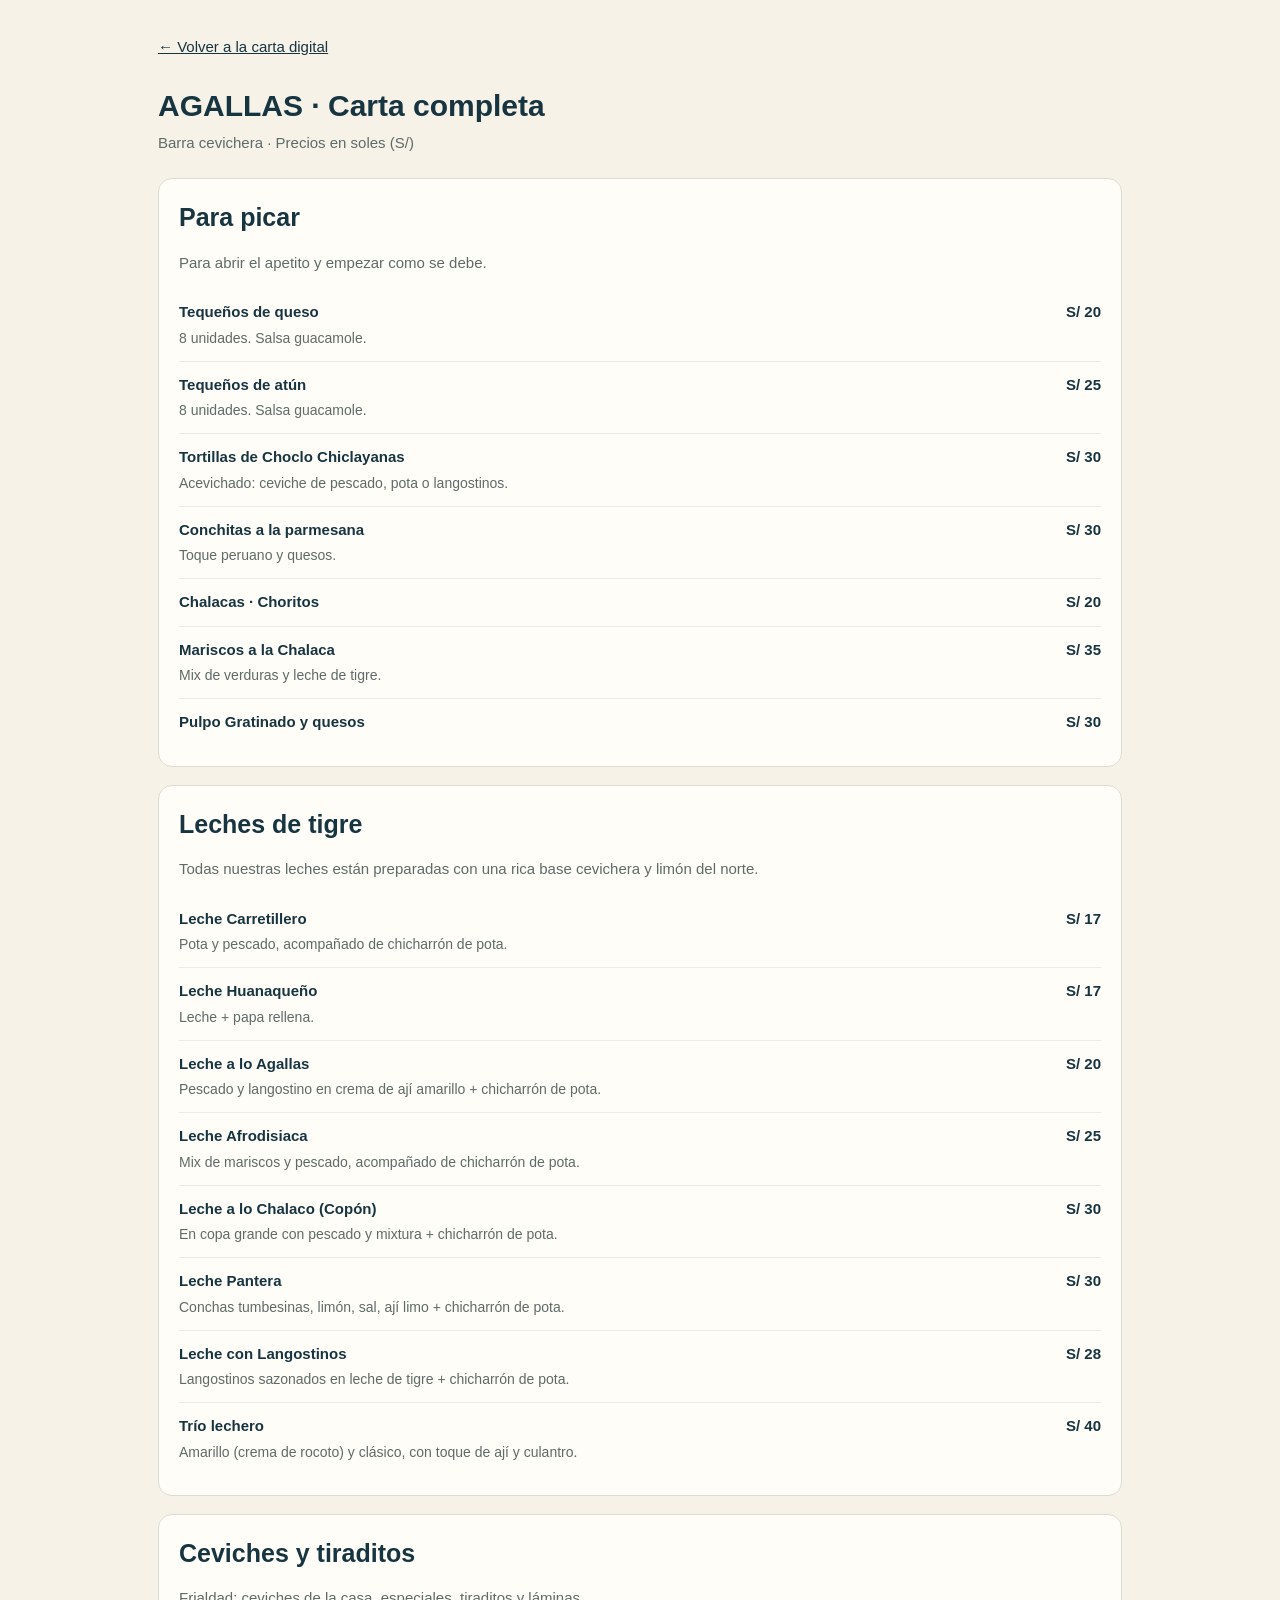
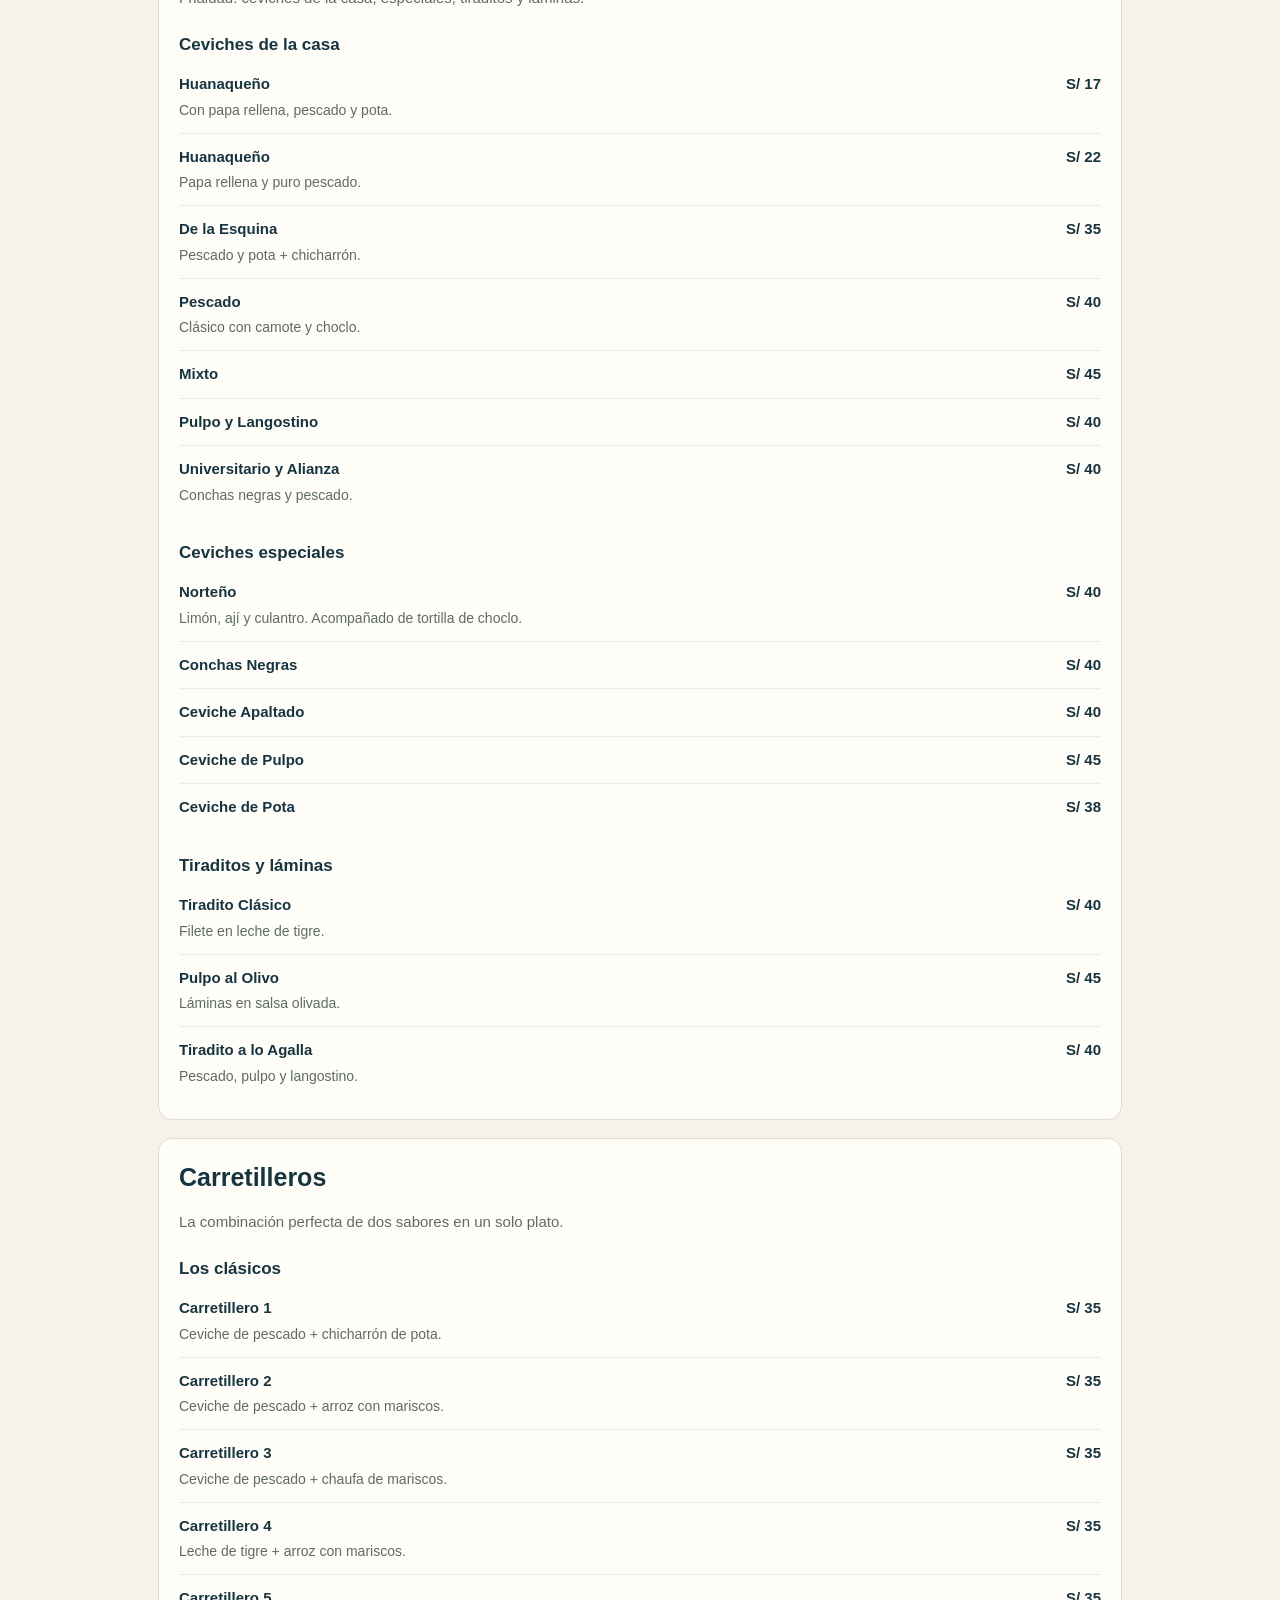
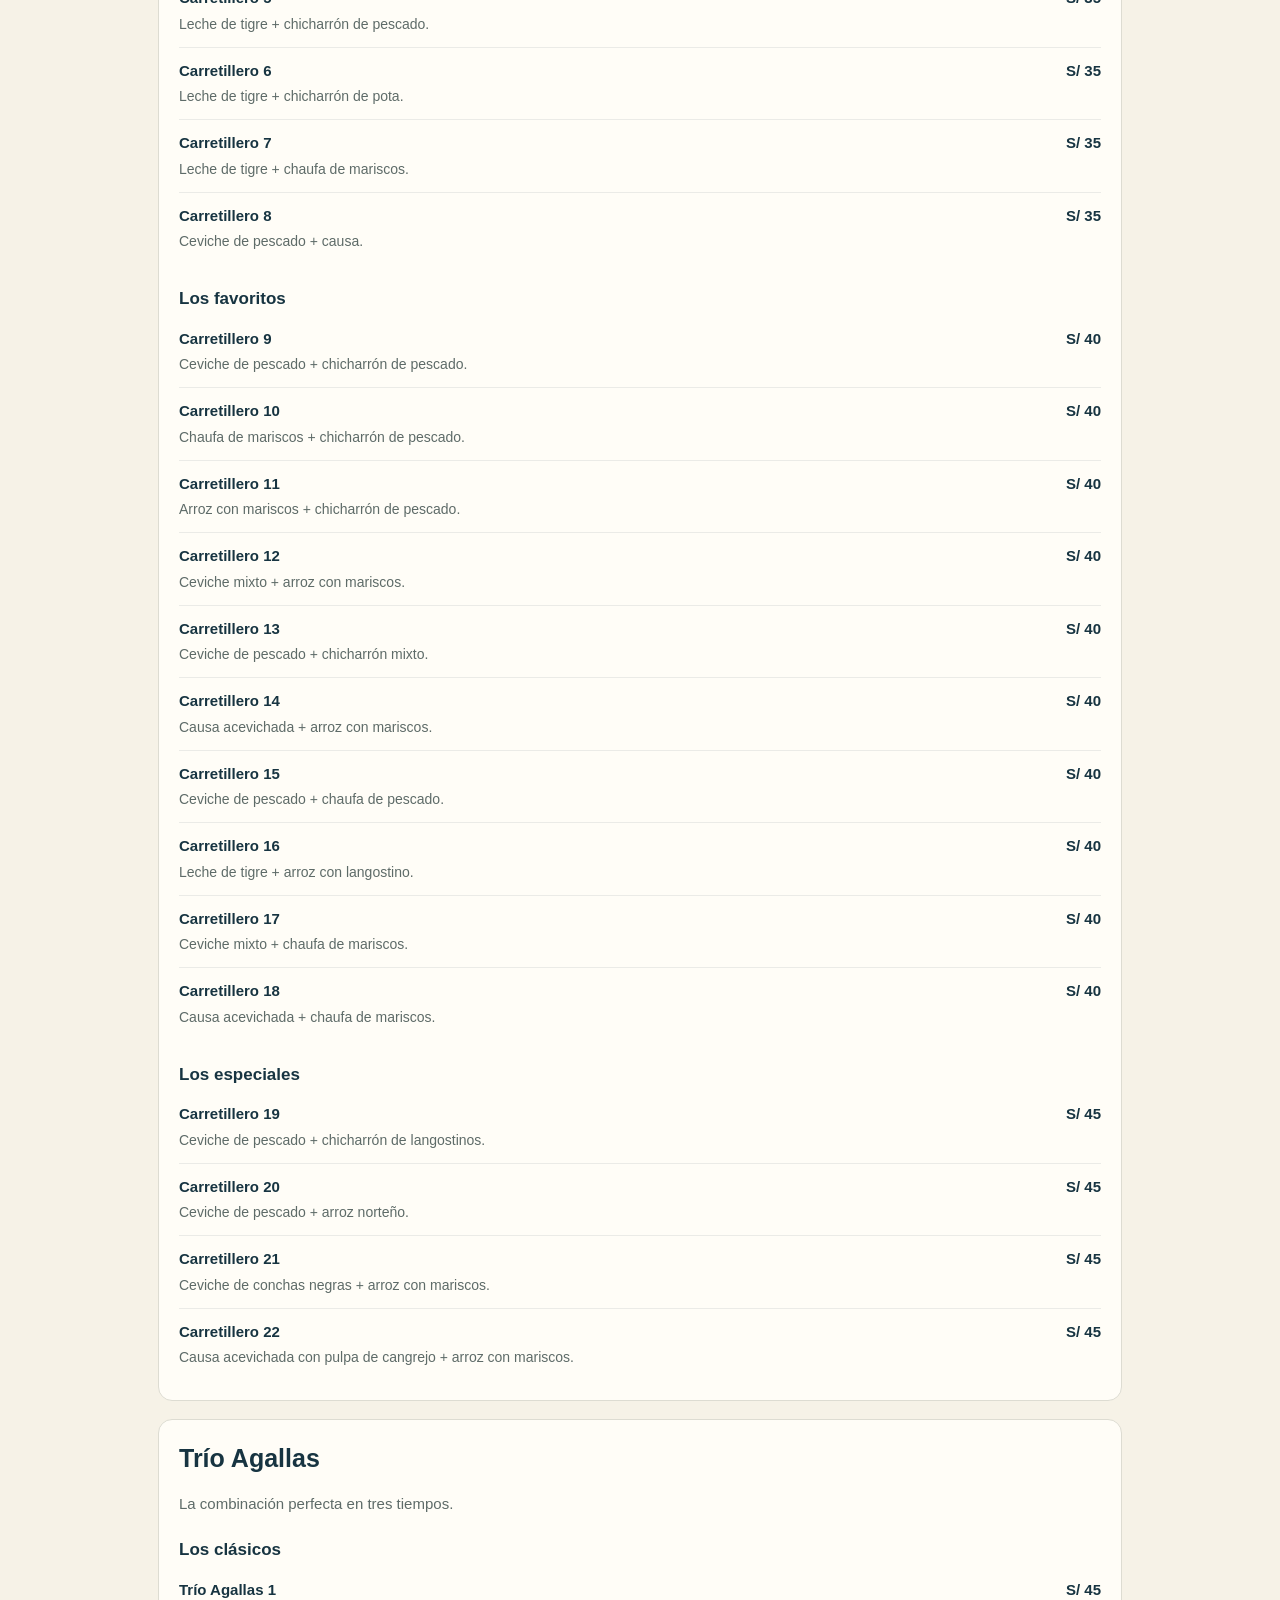
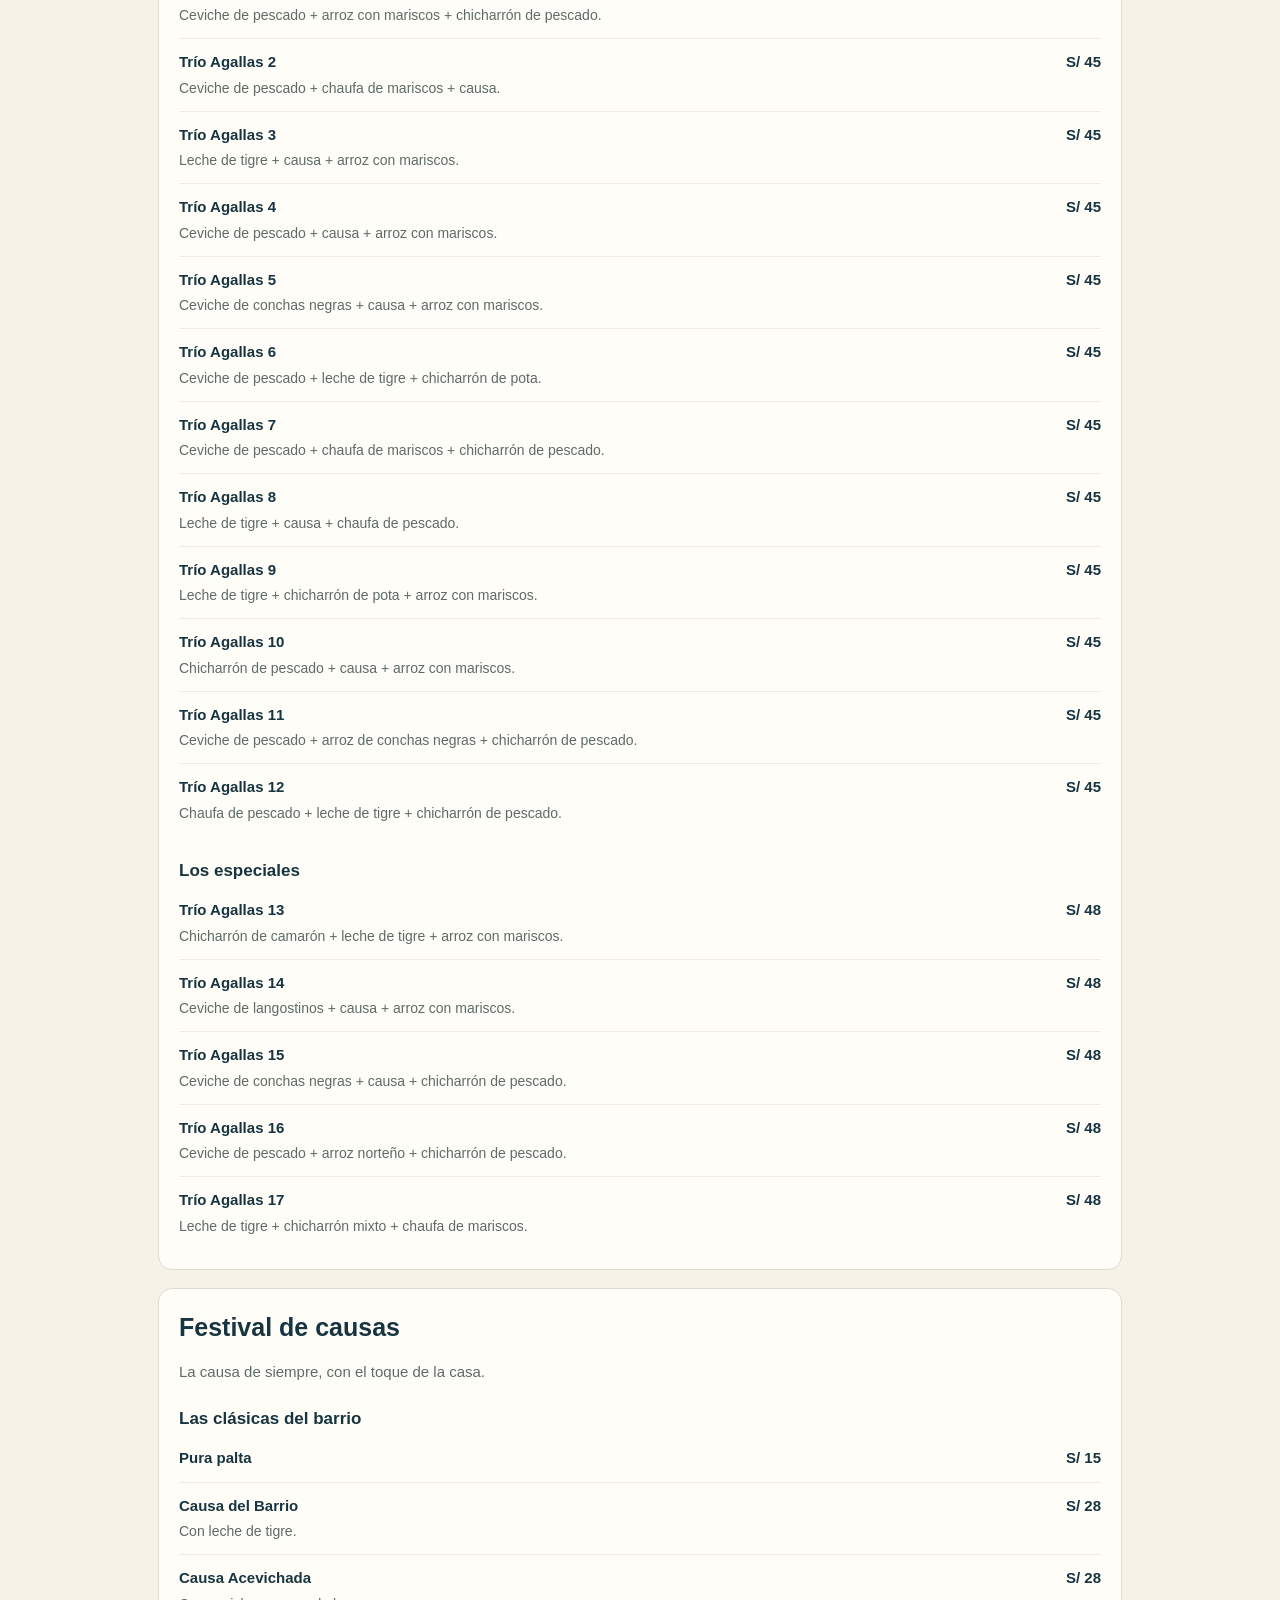
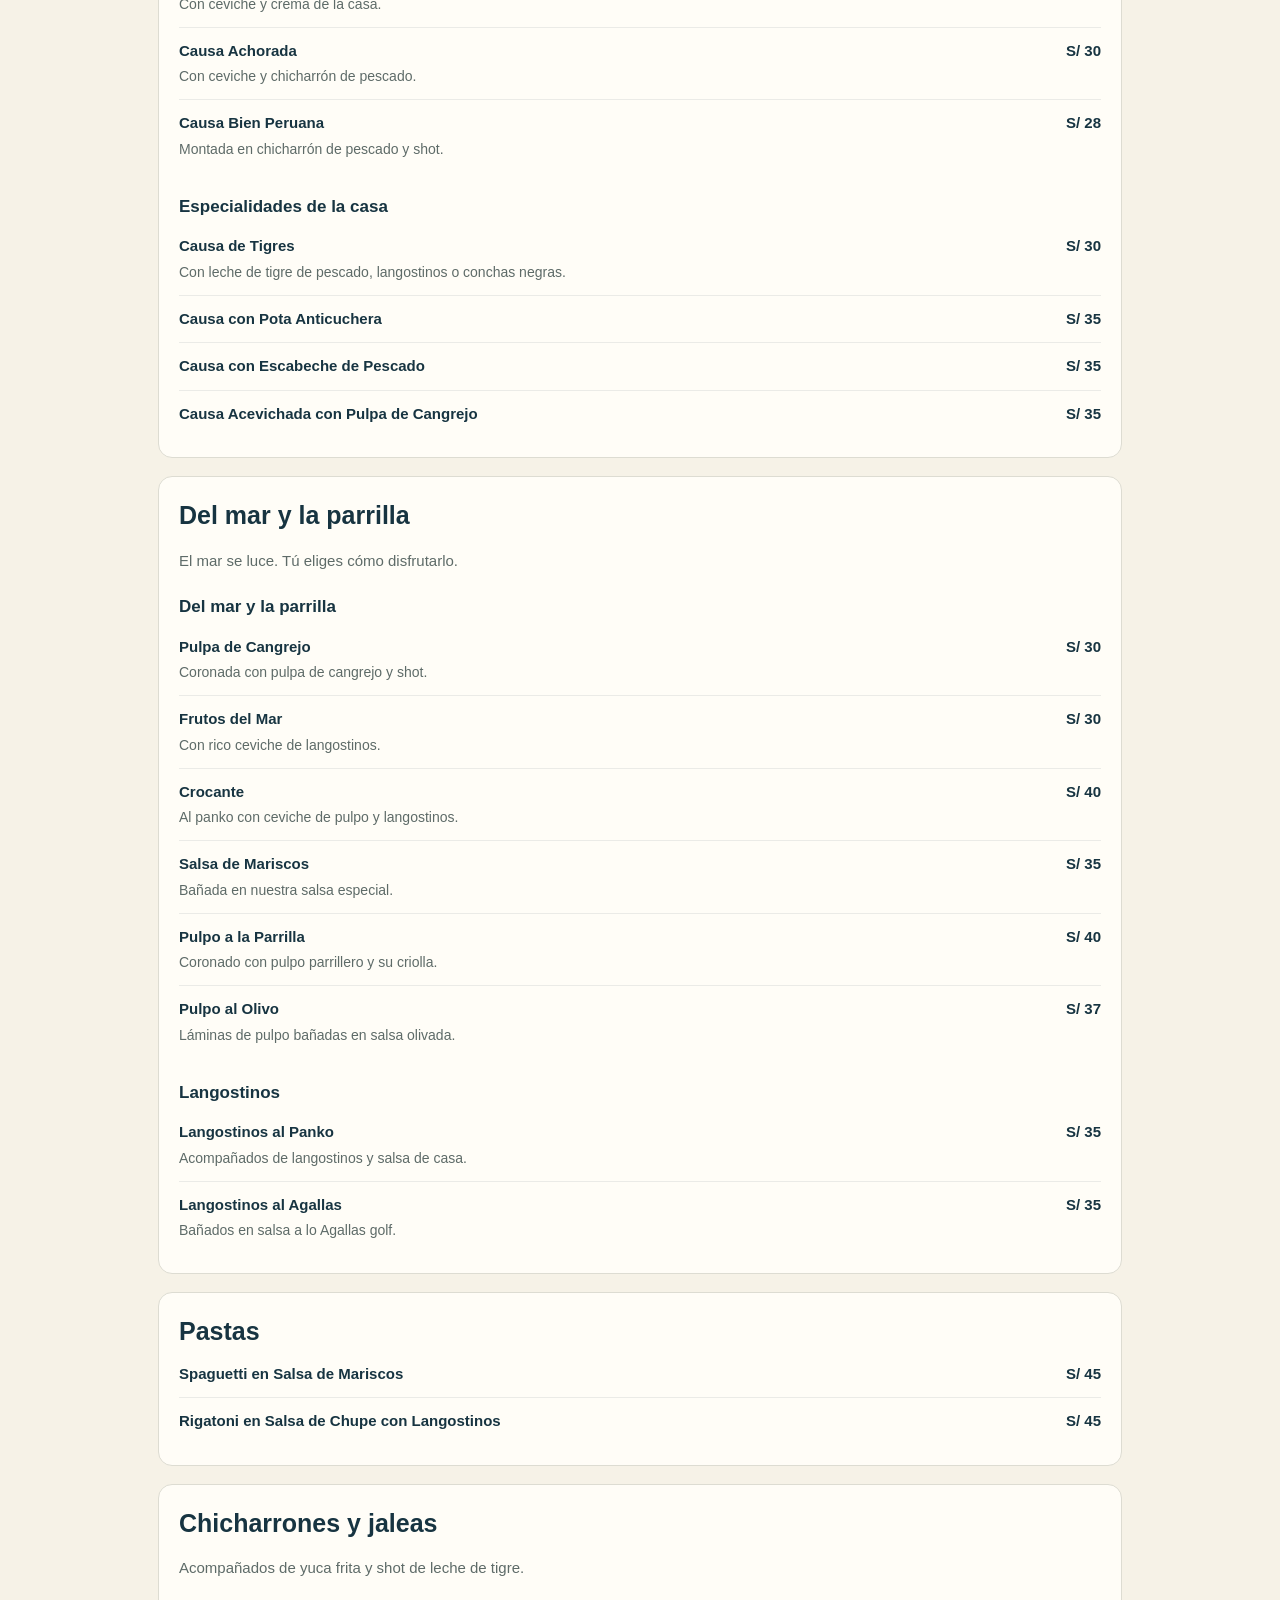
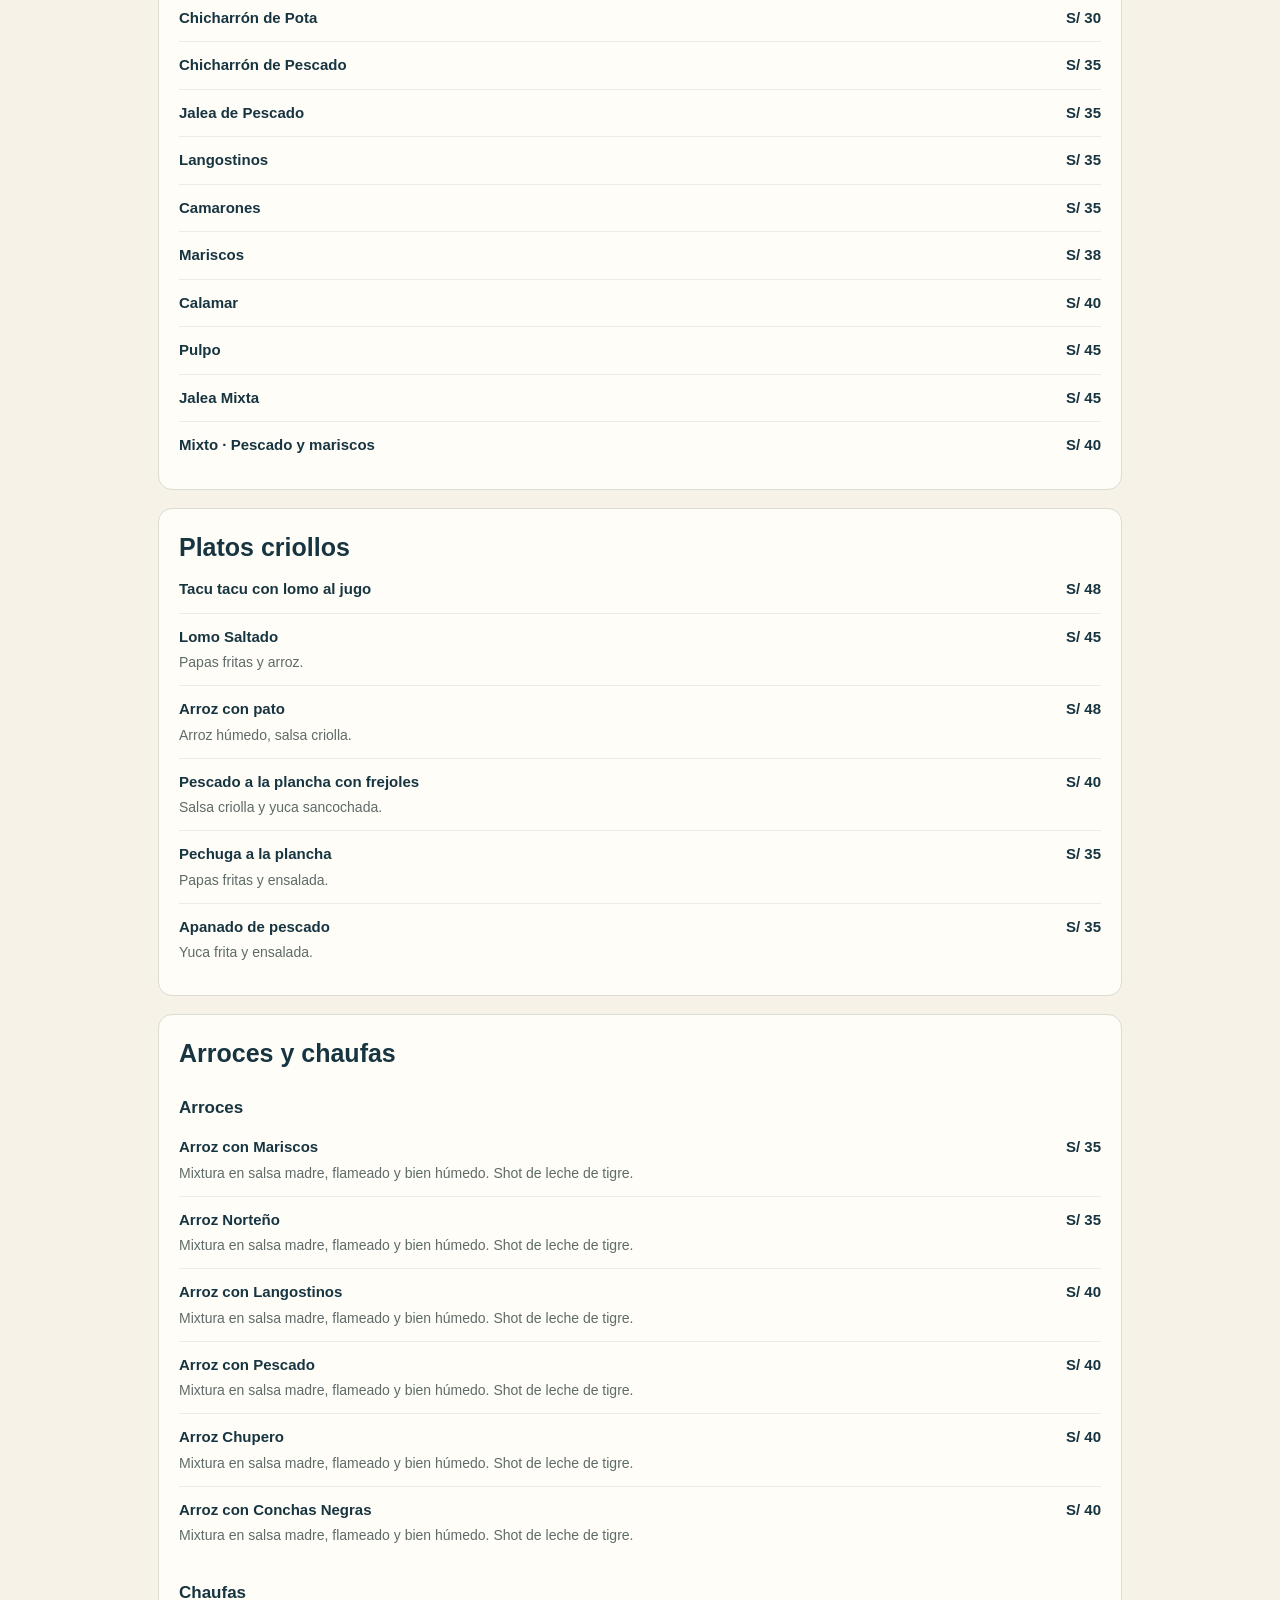
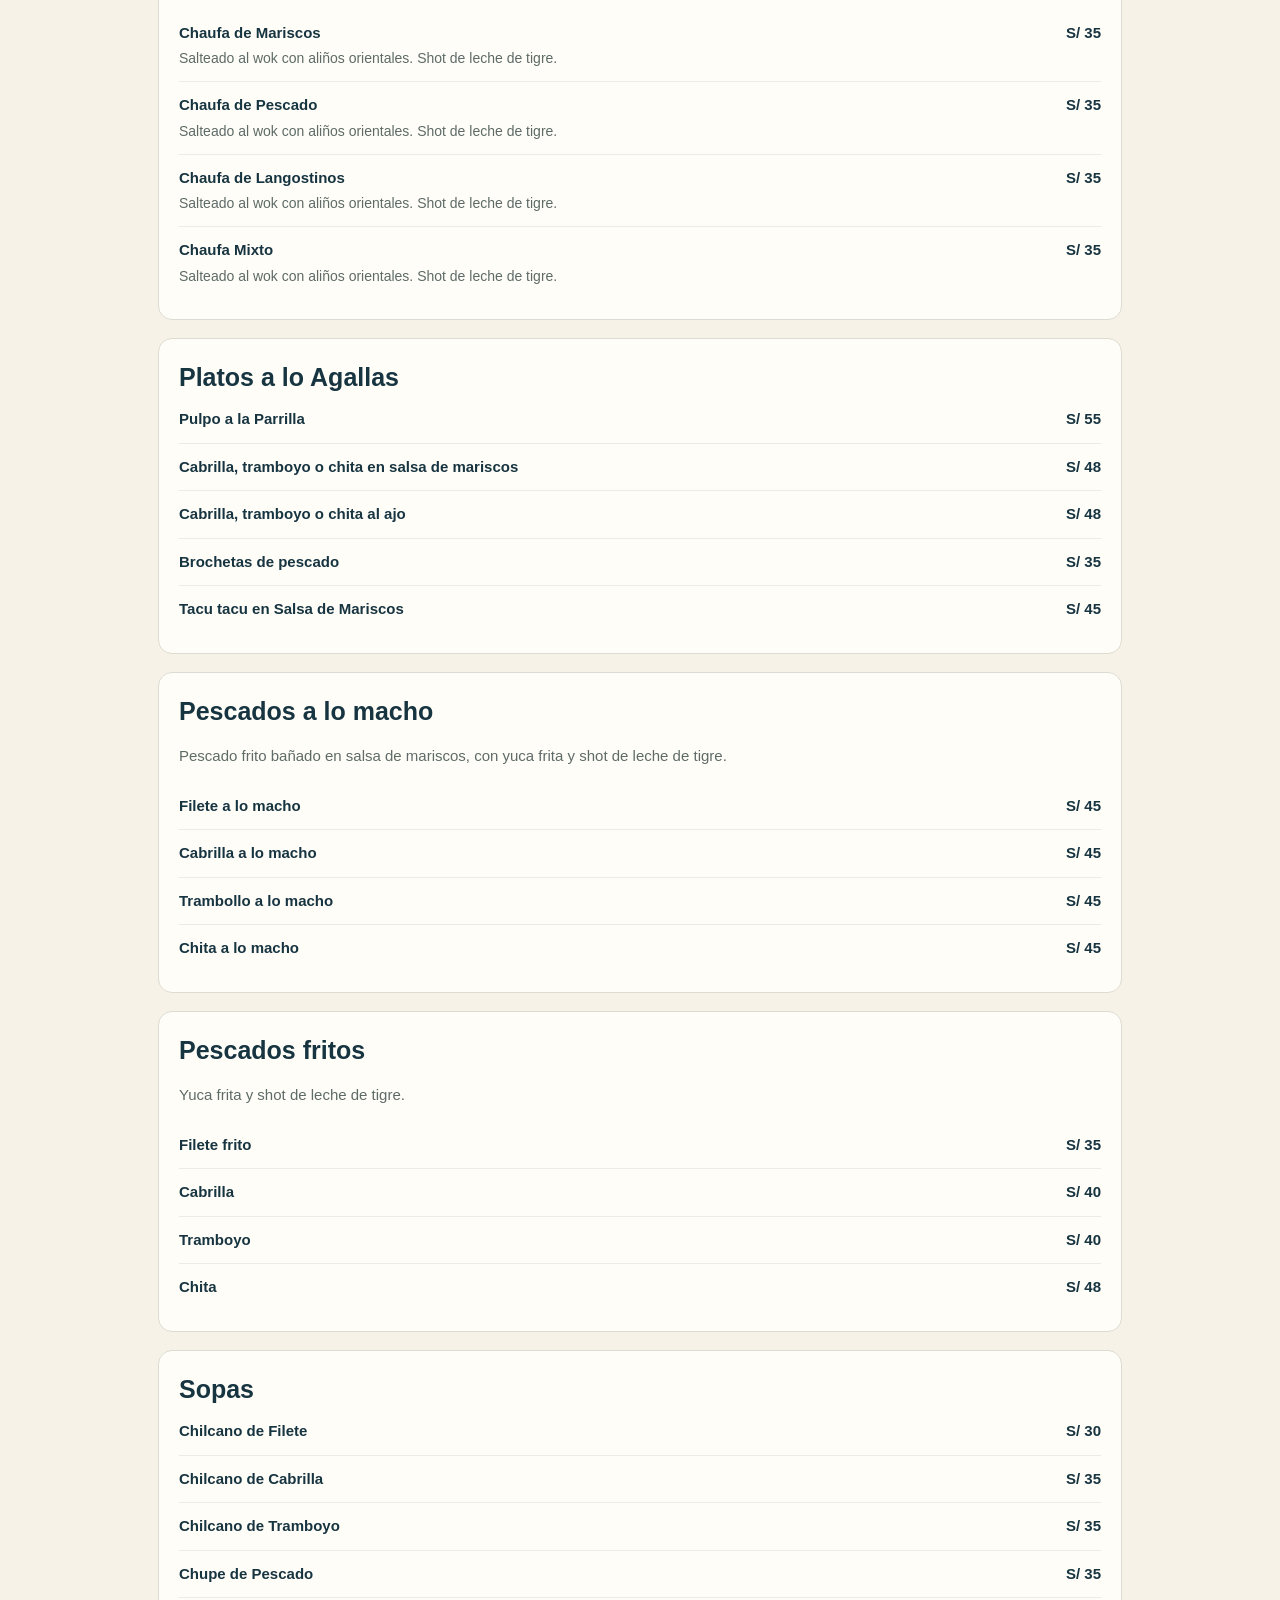
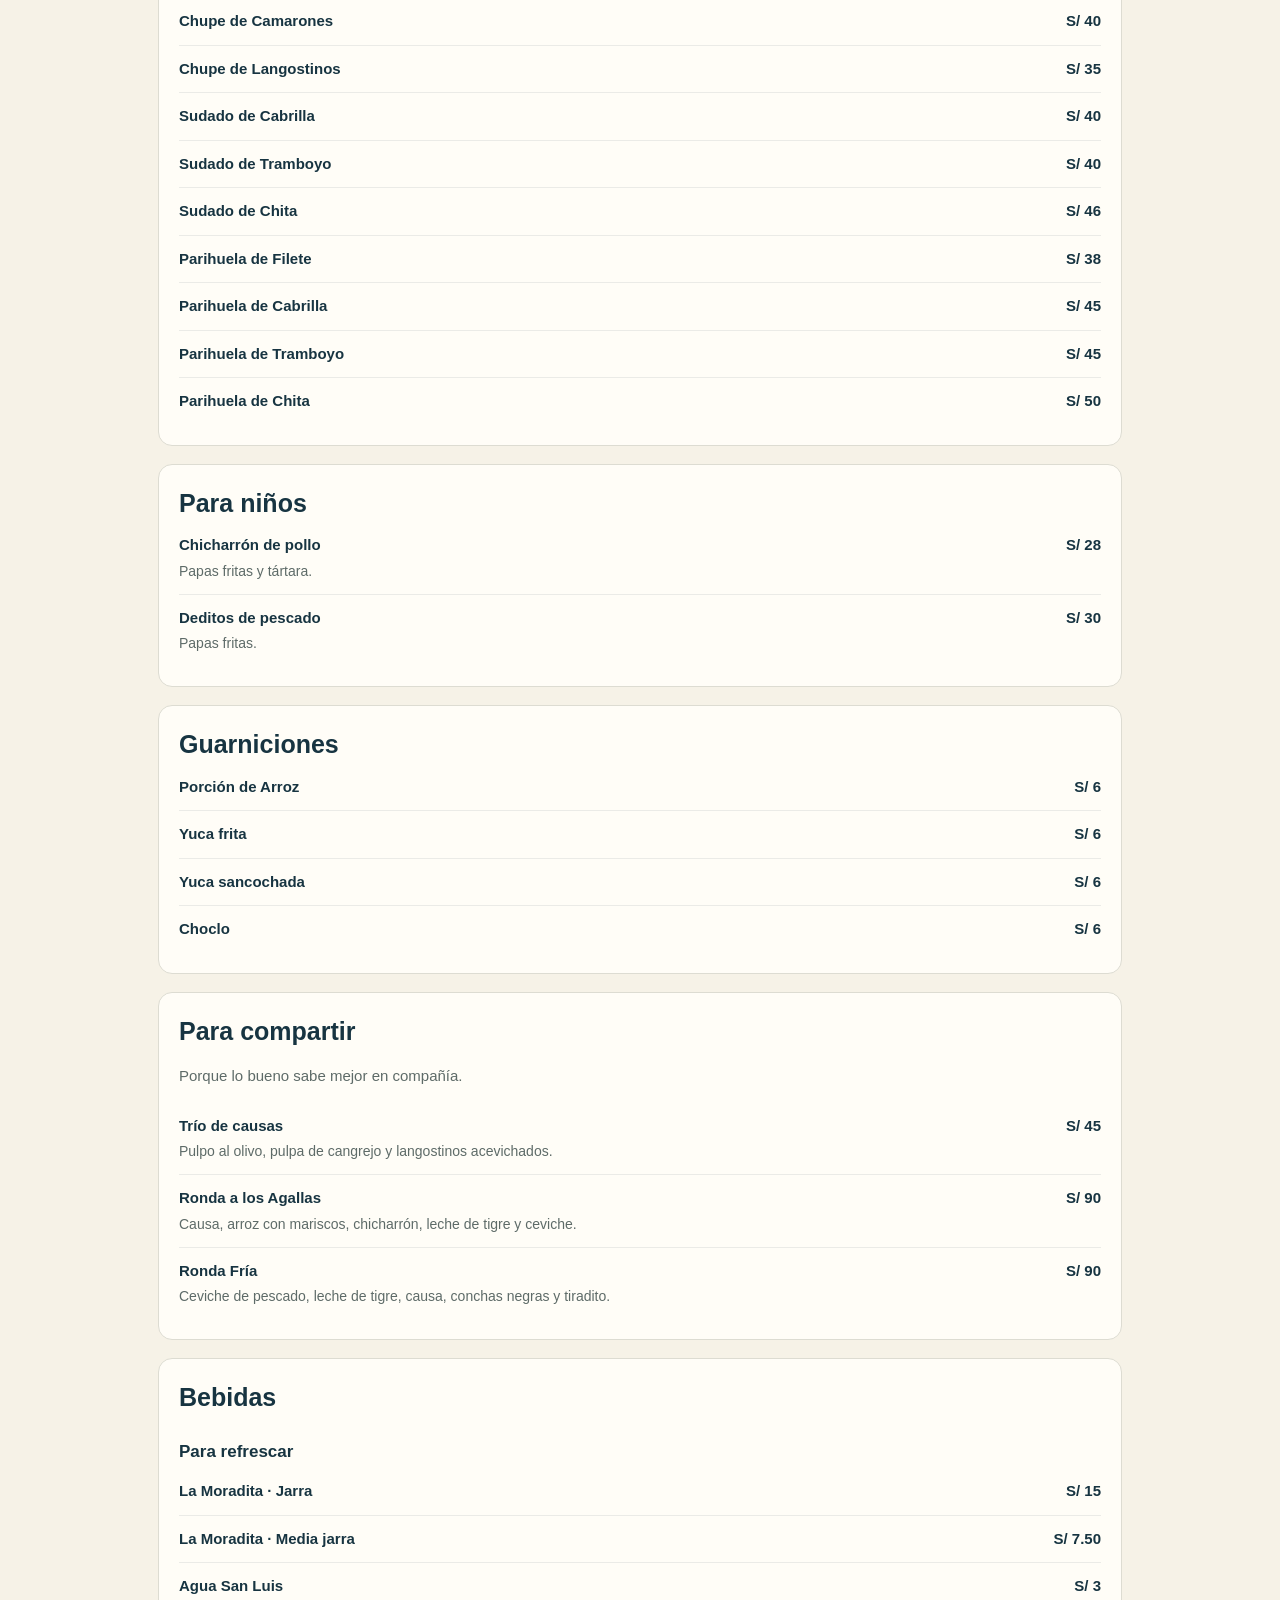
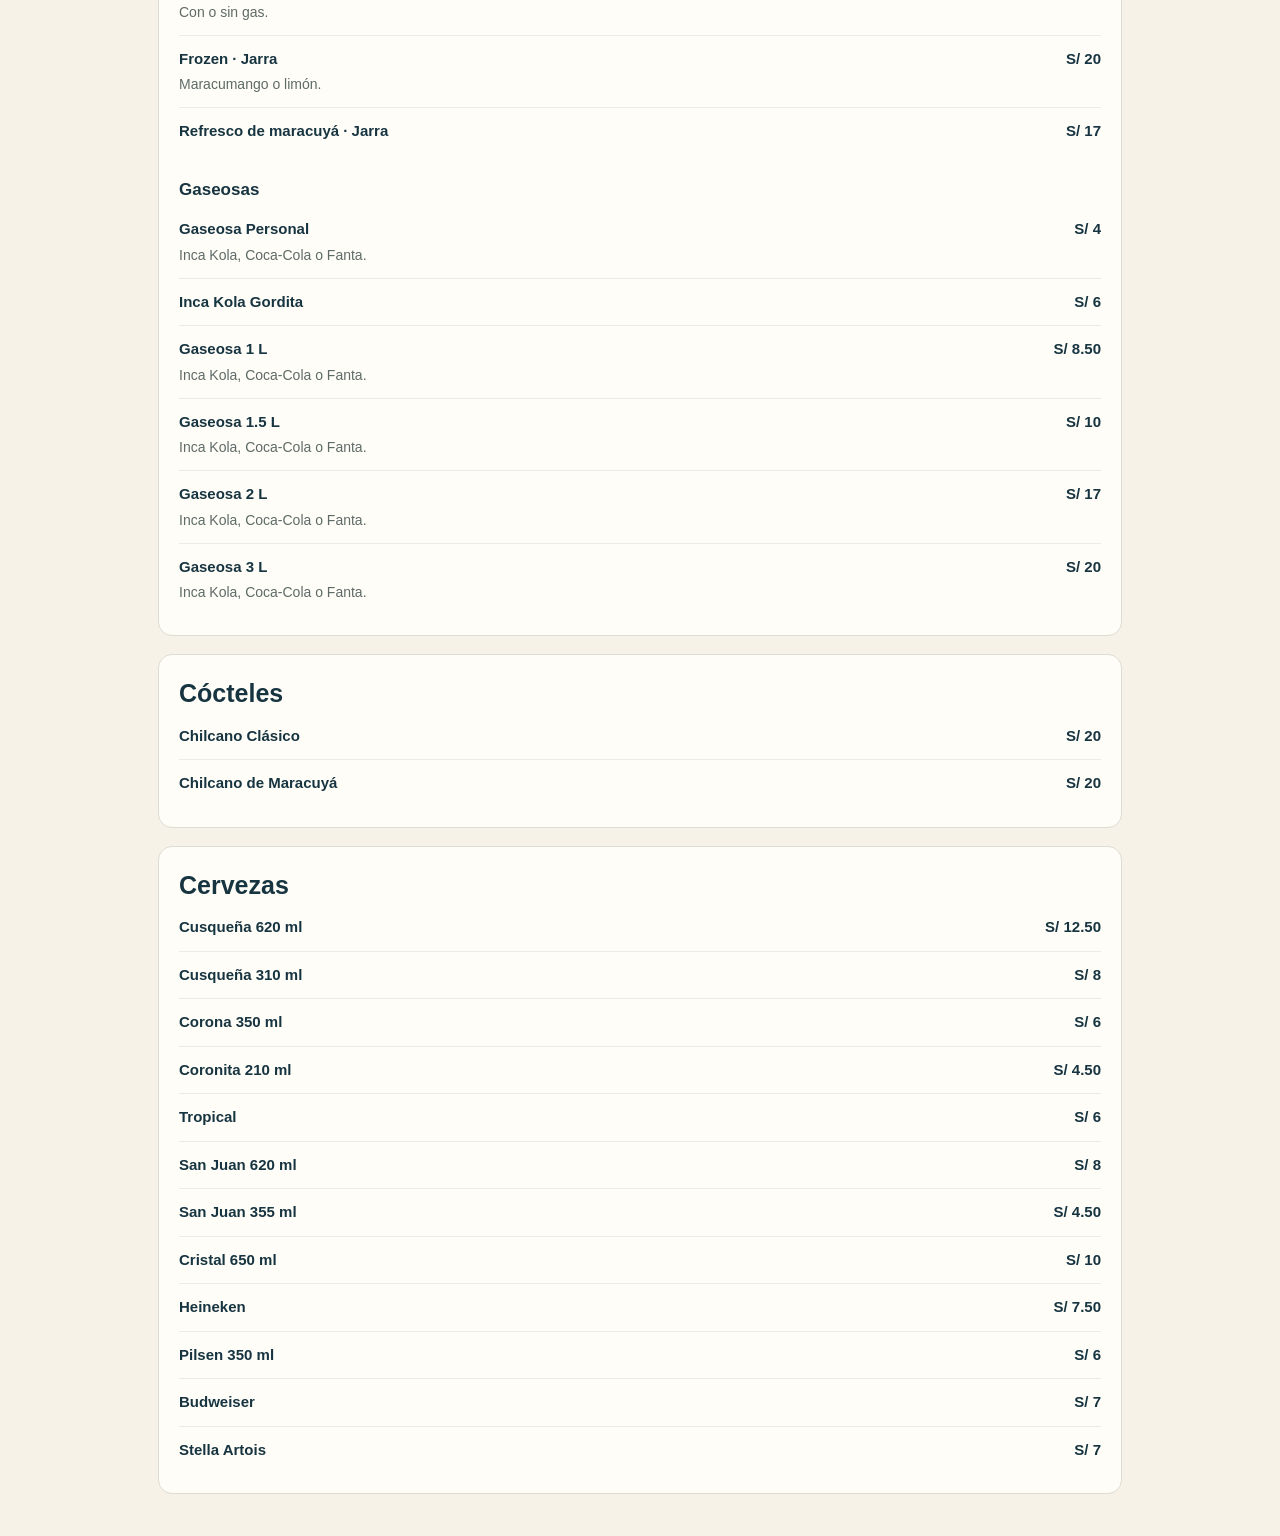
==== carta-completa.html @ f132101d "Actualizar carta desde fotos: platos, tríos, bebidas y precios vigentes" ====
<!doctype html>
<html lang="es">
<head>
  <meta charset="utf-8">
  <meta name="viewport" content="width=device-width,initial-scale=1">
  <meta name="theme-color" content="#173441">
  <title>Agallas · Carta completa</title>
  <style>
    *{box-sizing:border-box}body{max-width:1000px;margin:auto;padding:24px 18px;background:#f6f2e7;color:#173441;font:15px/1.5 Arial,sans-serif}a{color:inherit;display:inline-block;padding:12px 0}h1{margin:12px 0 0}header p{margin:4px 0 24px;color:#5e6b68}section{background:#fffdf7;border:1px solid #dddcd2;border-radius:14px;padding:20px;margin-bottom:18px}h2{margin:0;font-size:25px}h3{margin:22px 0 4px;font-size:17px}section>p{color:#5e6b68}ul{list-style:none;margin:0;padding:0}li{display:flex;justify-content:space-between;gap:18px;padding:12px 0;border-bottom:1px solid #17344116;break-inside:avoid}li:last-child{border:0}li div{min-width:0;overflow-wrap:anywhere}li p{margin:4px 0 0;color:#5e6b68;font-size:14px}li>strong{white-space:nowrap}a:focus-visible{outline:3px solid #ad6145}@media print{body{background:white;padding:0;font-size:11px}a{display:none}section{border-radius:0;background:white}h2,h3{break-after:avoid}li p{font-size:10px}}
  </style>
</head>
<body>
  <header><a href="index.html">← Volver a la carta digital</a><h1>AGALLAS · Carta completa</h1><p>Barra cevichera · Precios en soles (S/)</p></header>
  <main id="complete-menu"></main>
  <script src="menu-data.js?v=20261028-carta-completa"></script>
  <script>
    const escapeText = s => String(s).replace(/[&<>"']/g, c => ({'&':'&amp;','<':'&lt;','>':'&gt;','"':'&quot;',"'":'&#39;'}[c]));
    const price = n => Number.isInteger(n) ? n : n.toFixed(2);
    document.querySelector('#complete-menu').innerHTML = MENU.map(c => '<section><h2>'+escapeText(c.name)+'</h2>'+(c.intro?'<p>'+escapeText(c.intro)+'</p>':'')+c.groups.map(g=>(c.groups.length>1?'<h3>'+escapeText(g.name)+'</h3>':'')+'<ul>'+g.items.map(i=>'<li><div><strong>'+escapeText(i.nombre)+'</strong>'+(i.descripcion?'<p>'+escapeText(i.descripcion)+'</p>':'')+'</div><strong>S/ '+price(i.precio)+'</strong></li>').join('')+'</ul>').join('')+'</section>').join('');
  </script>
</body>
</html>
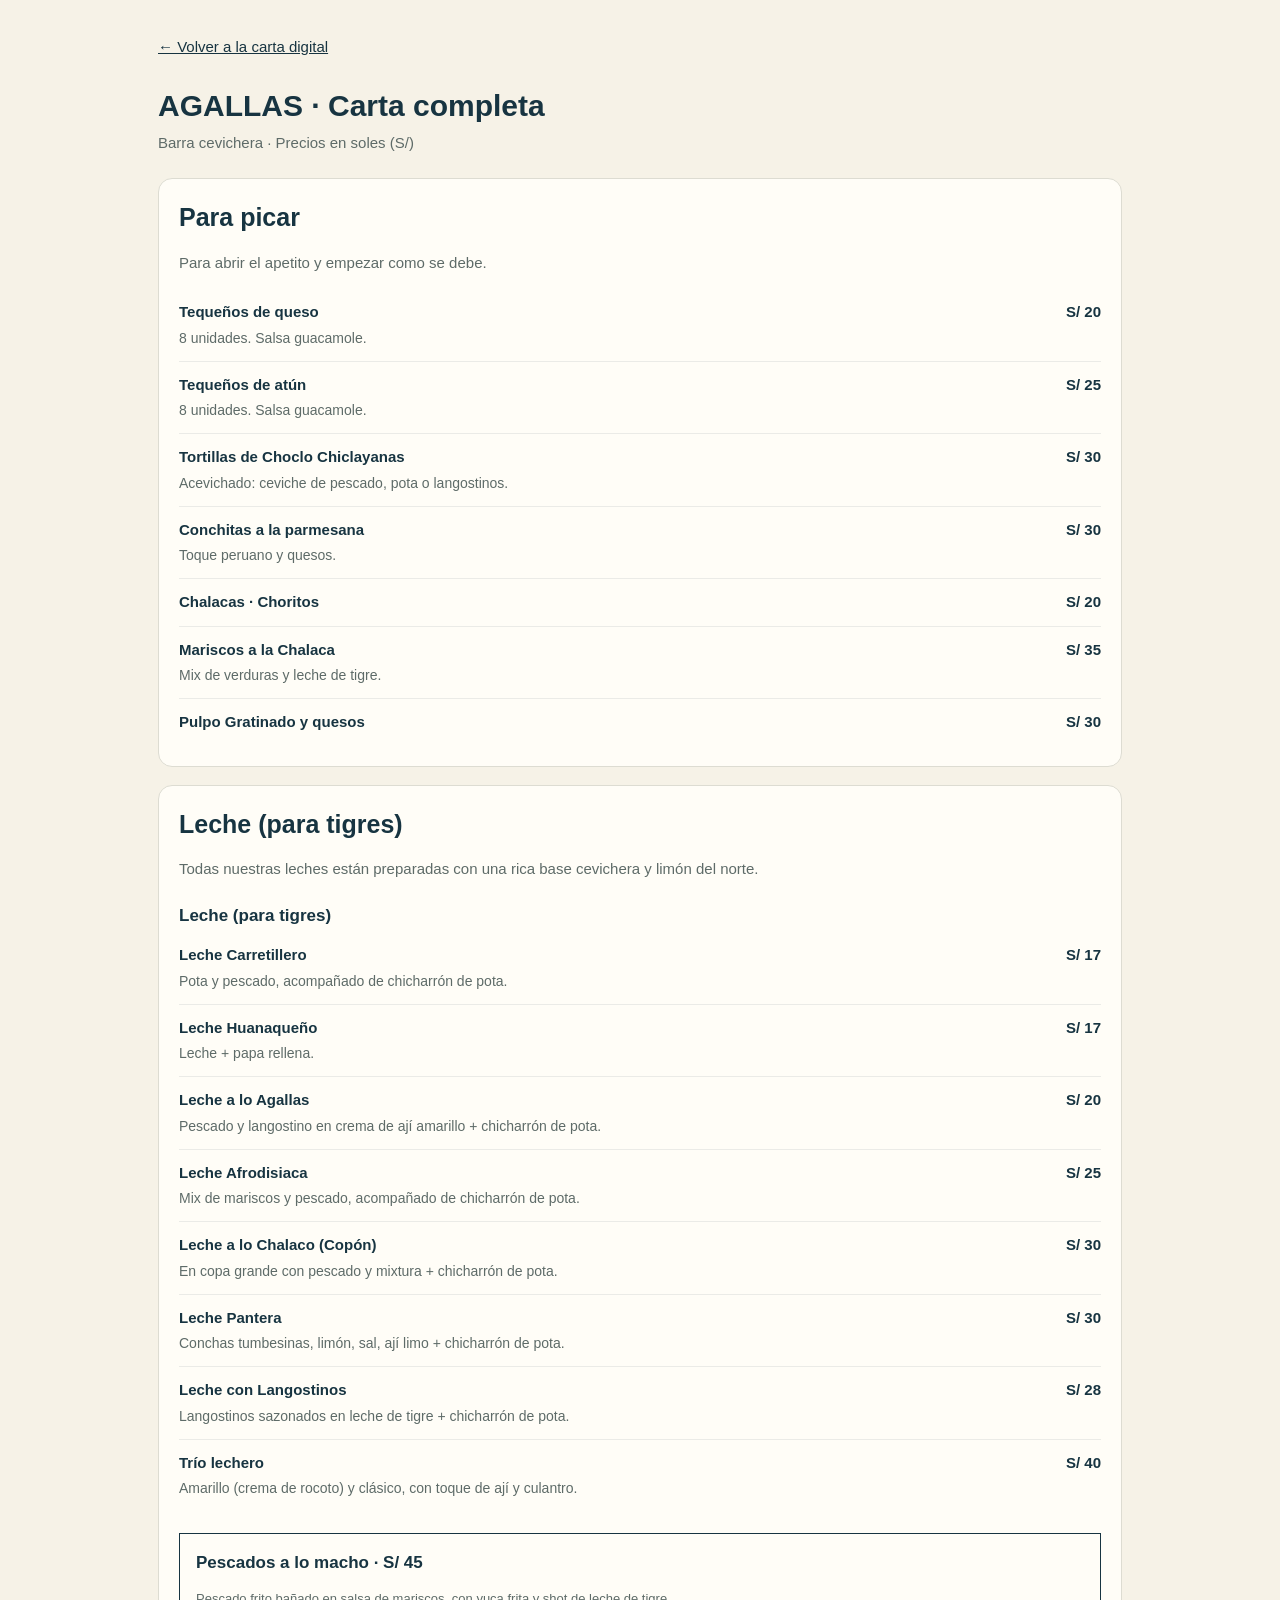
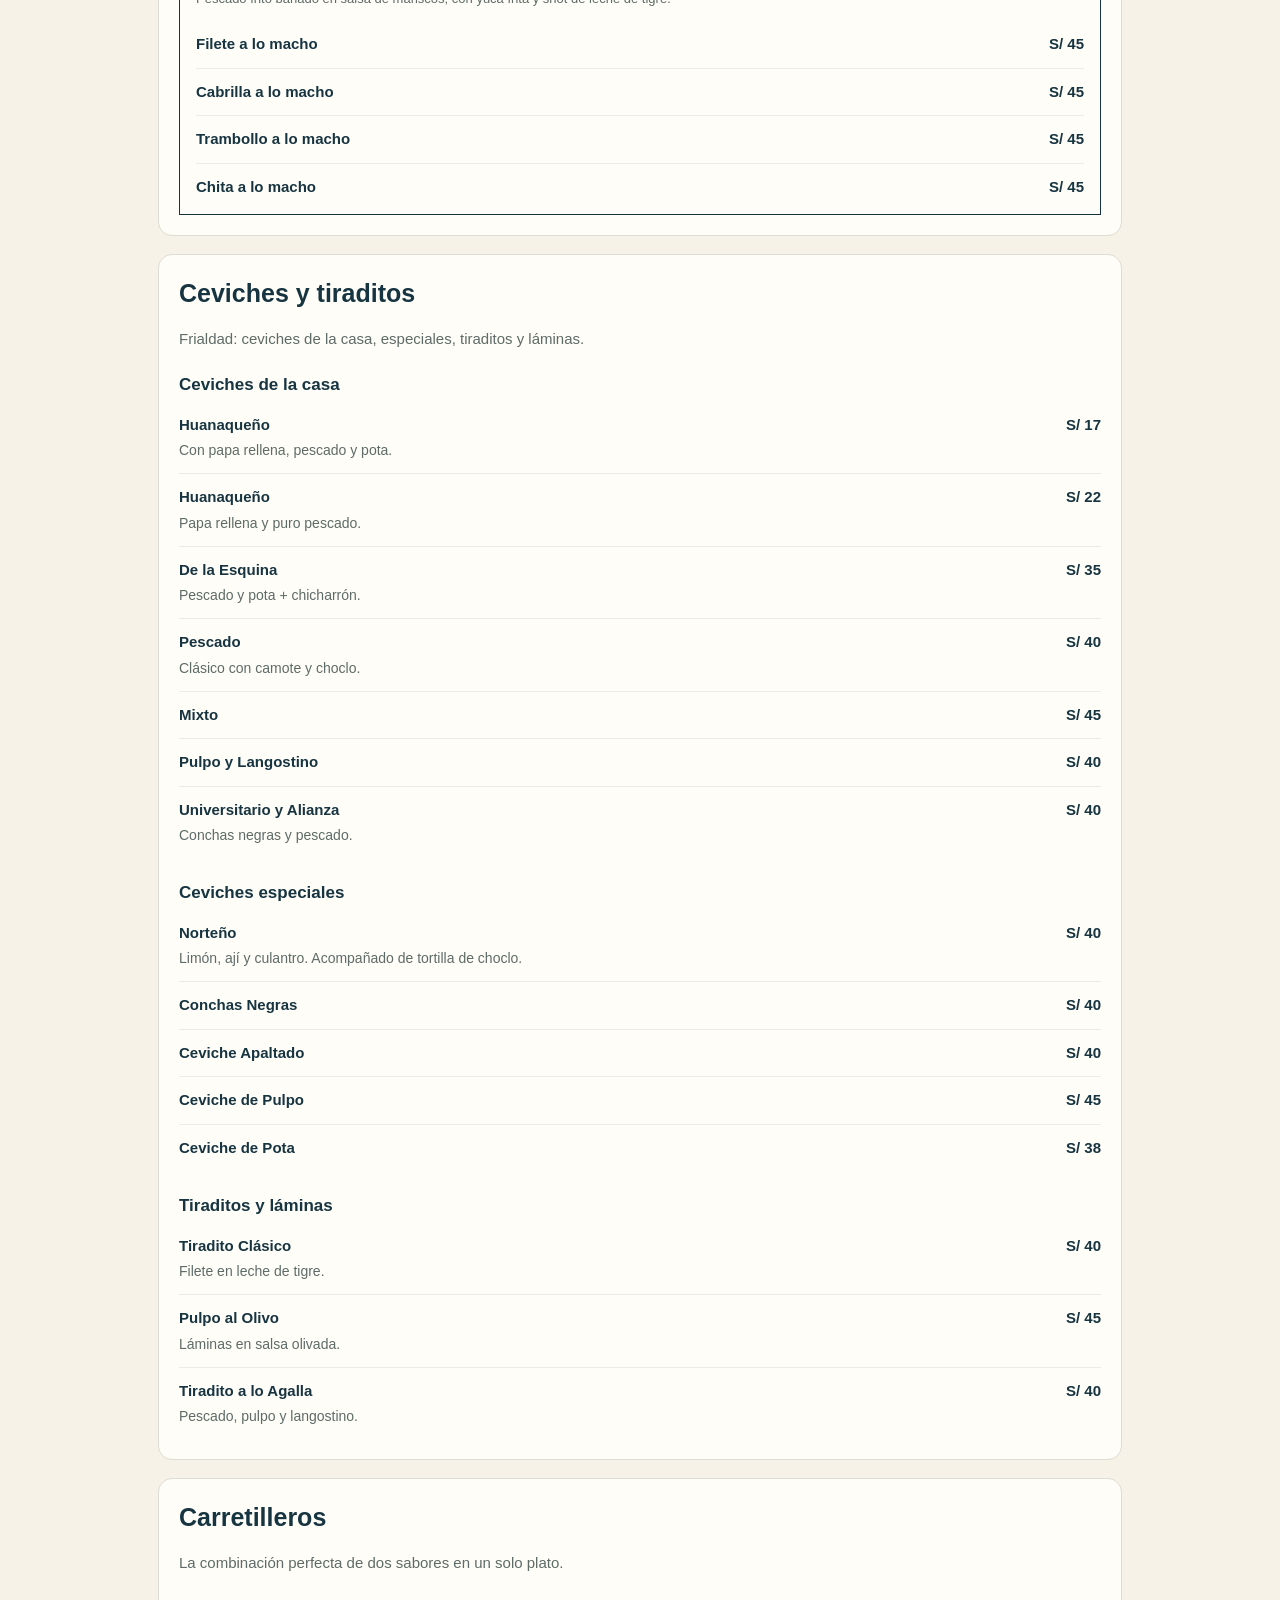
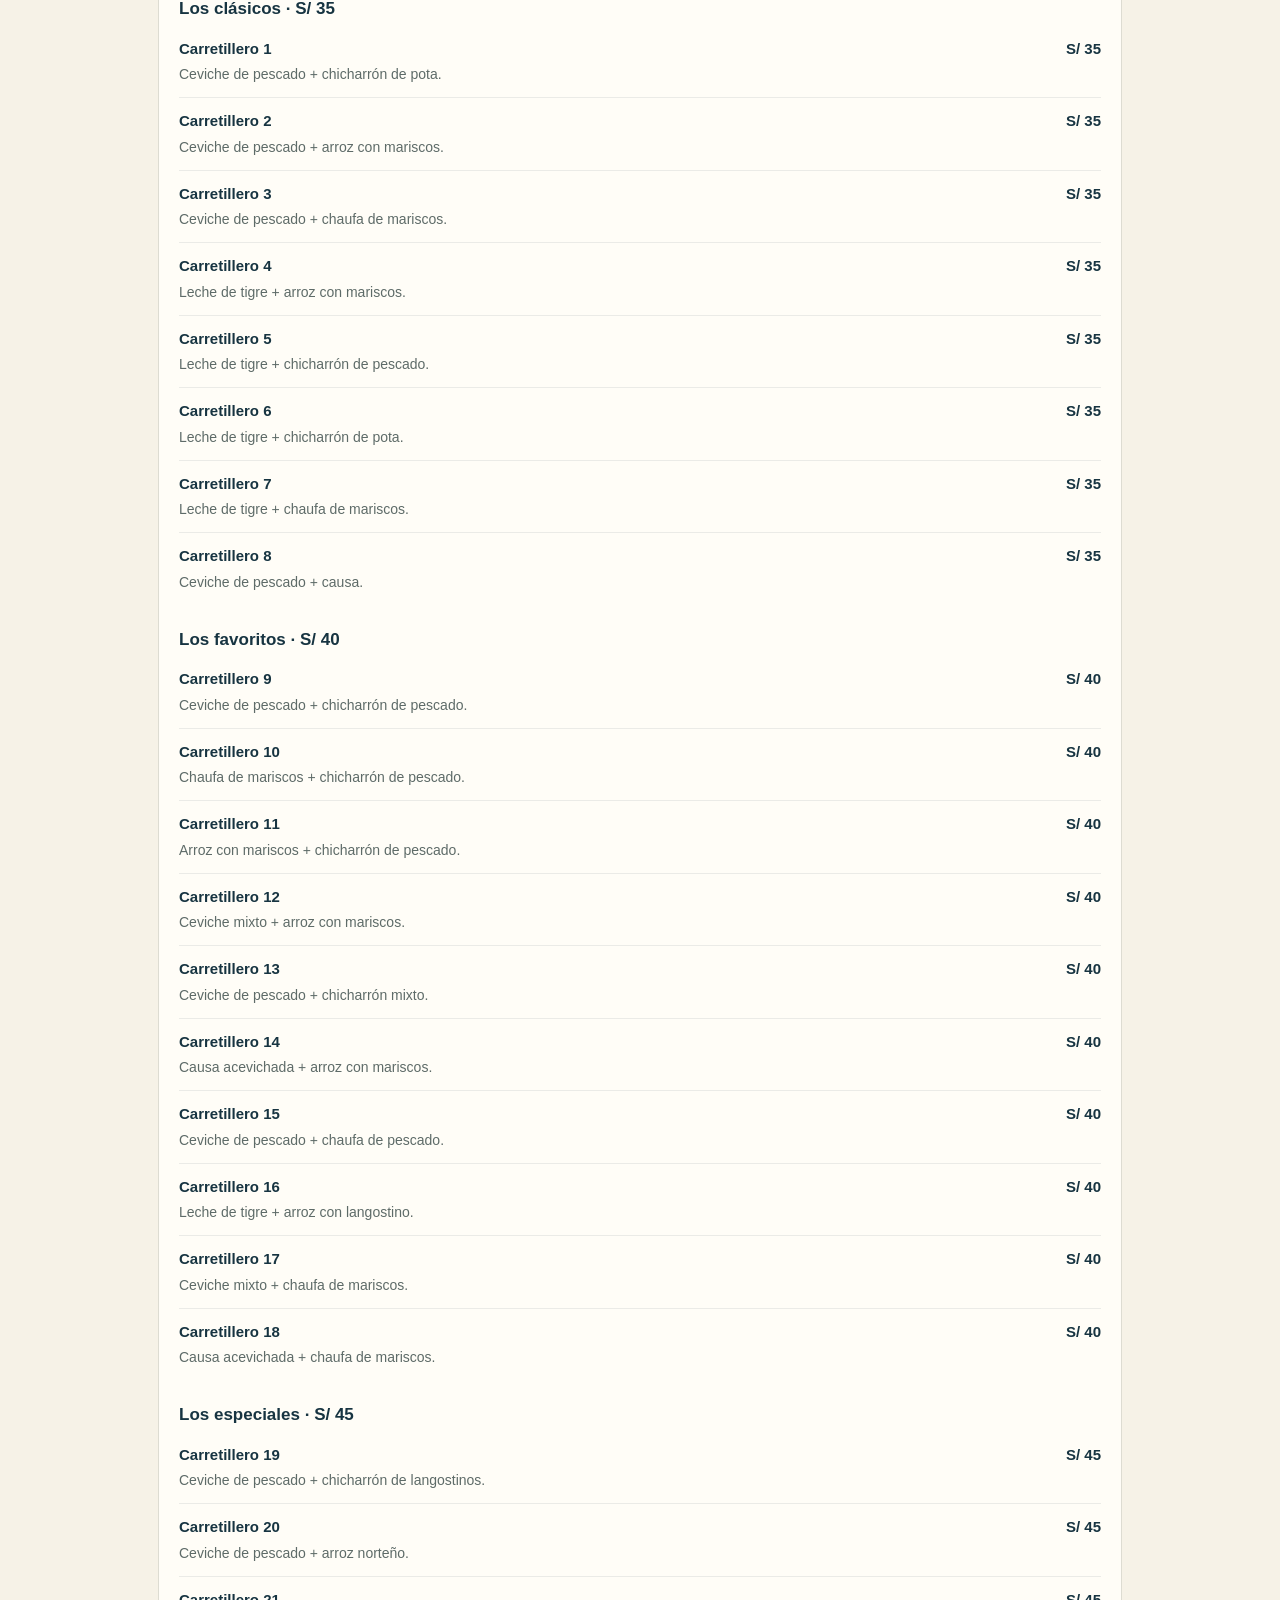
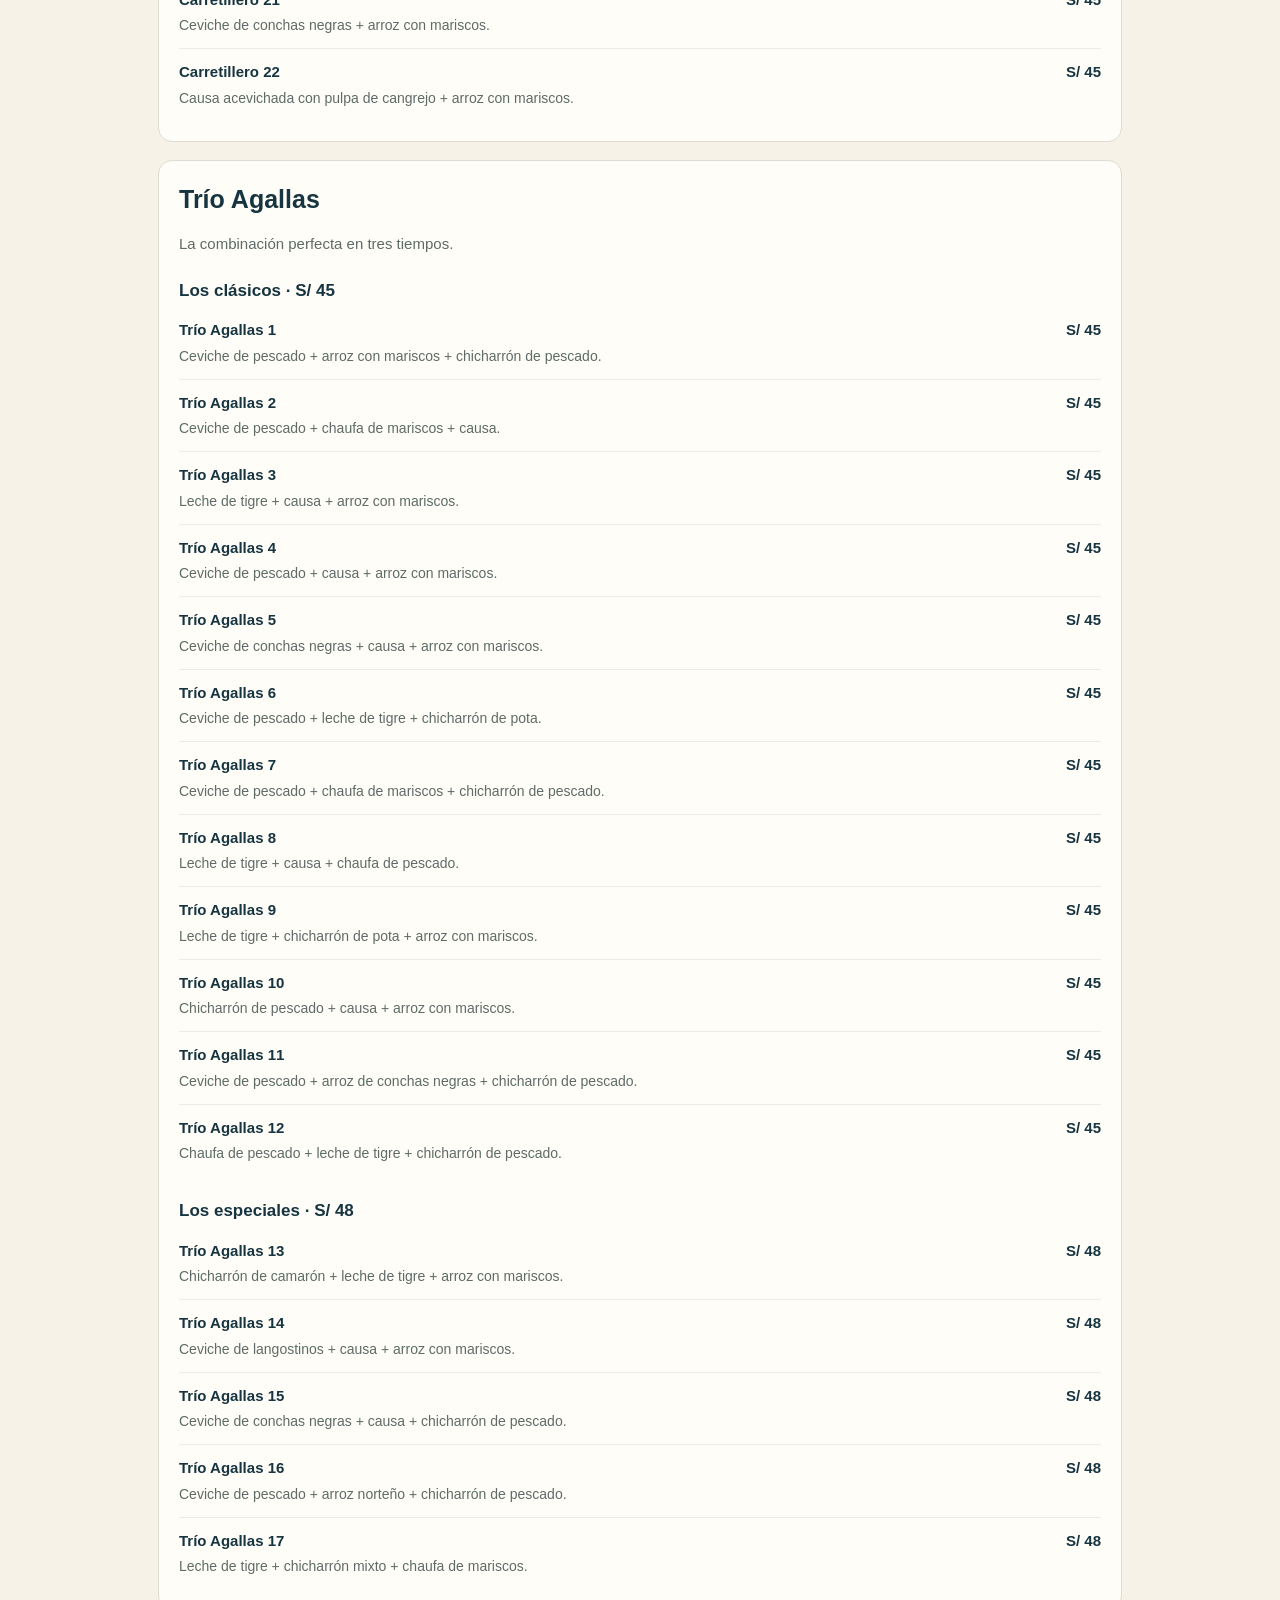
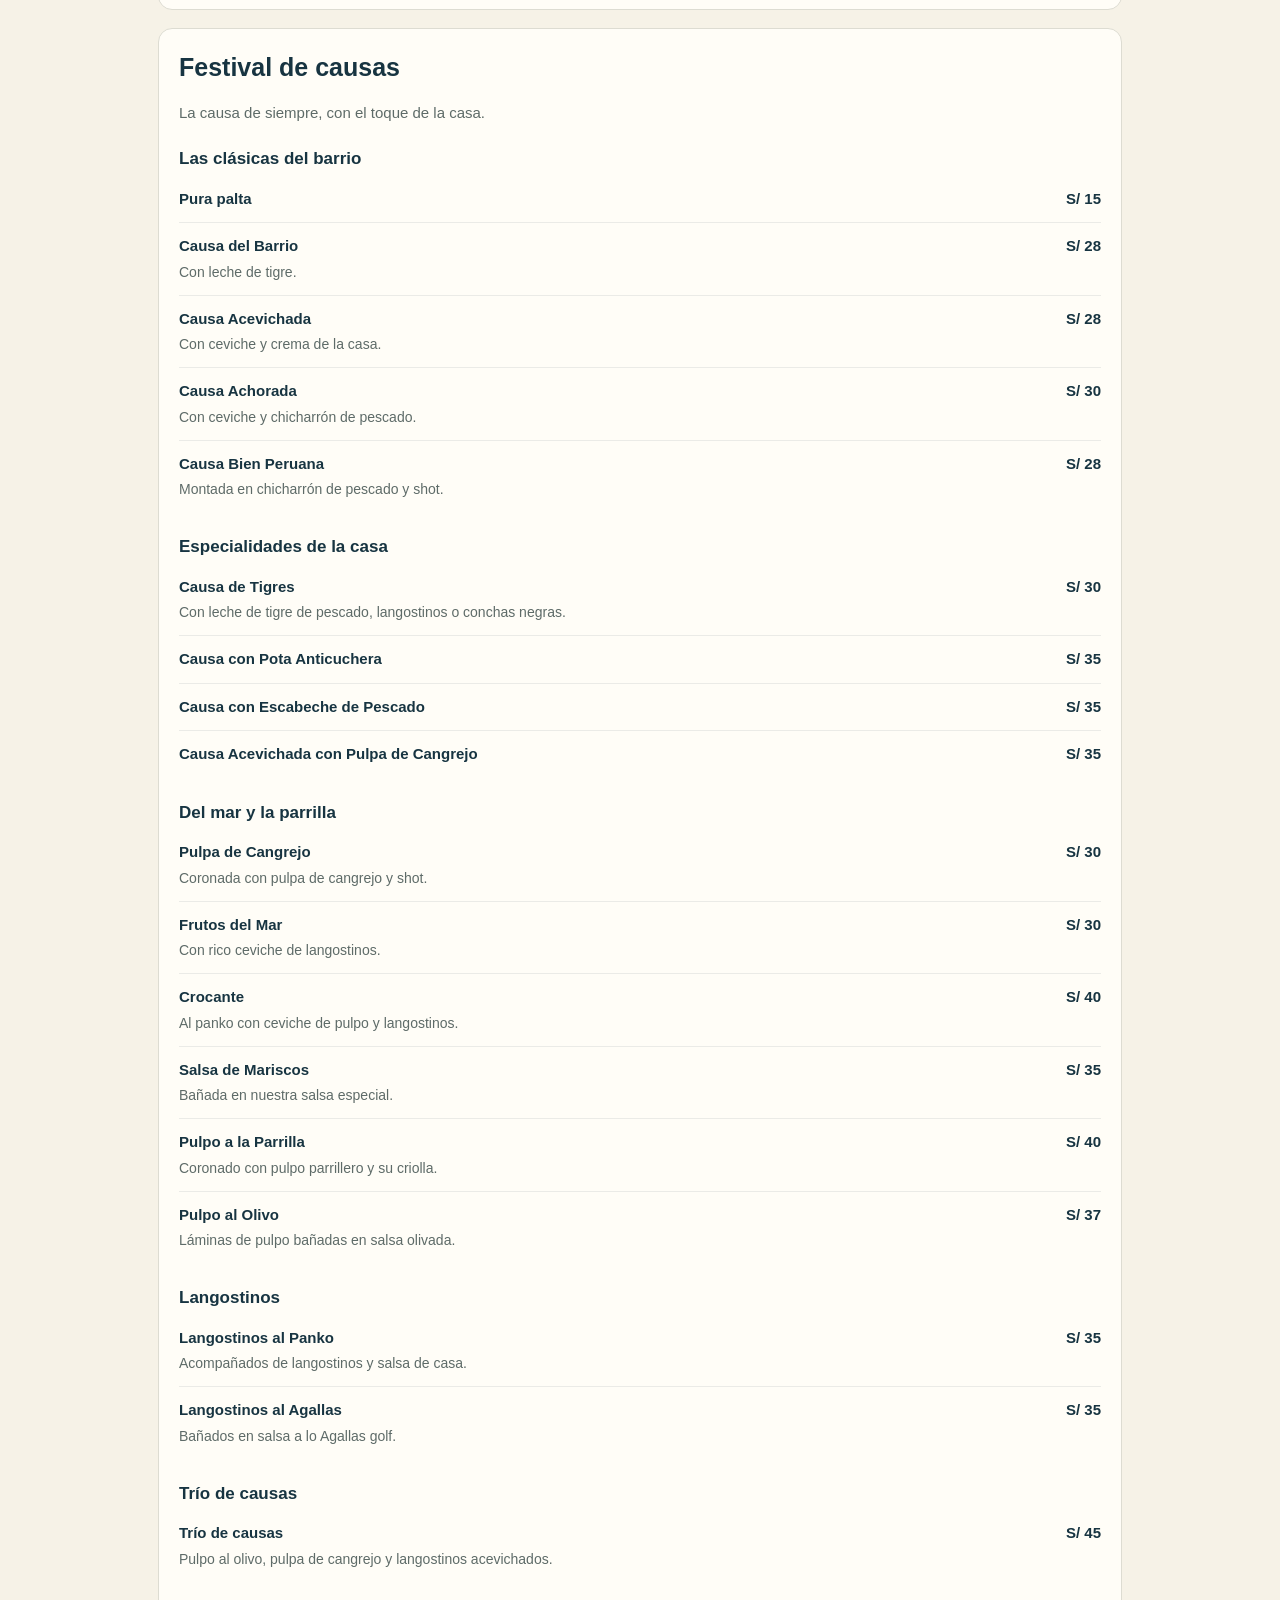
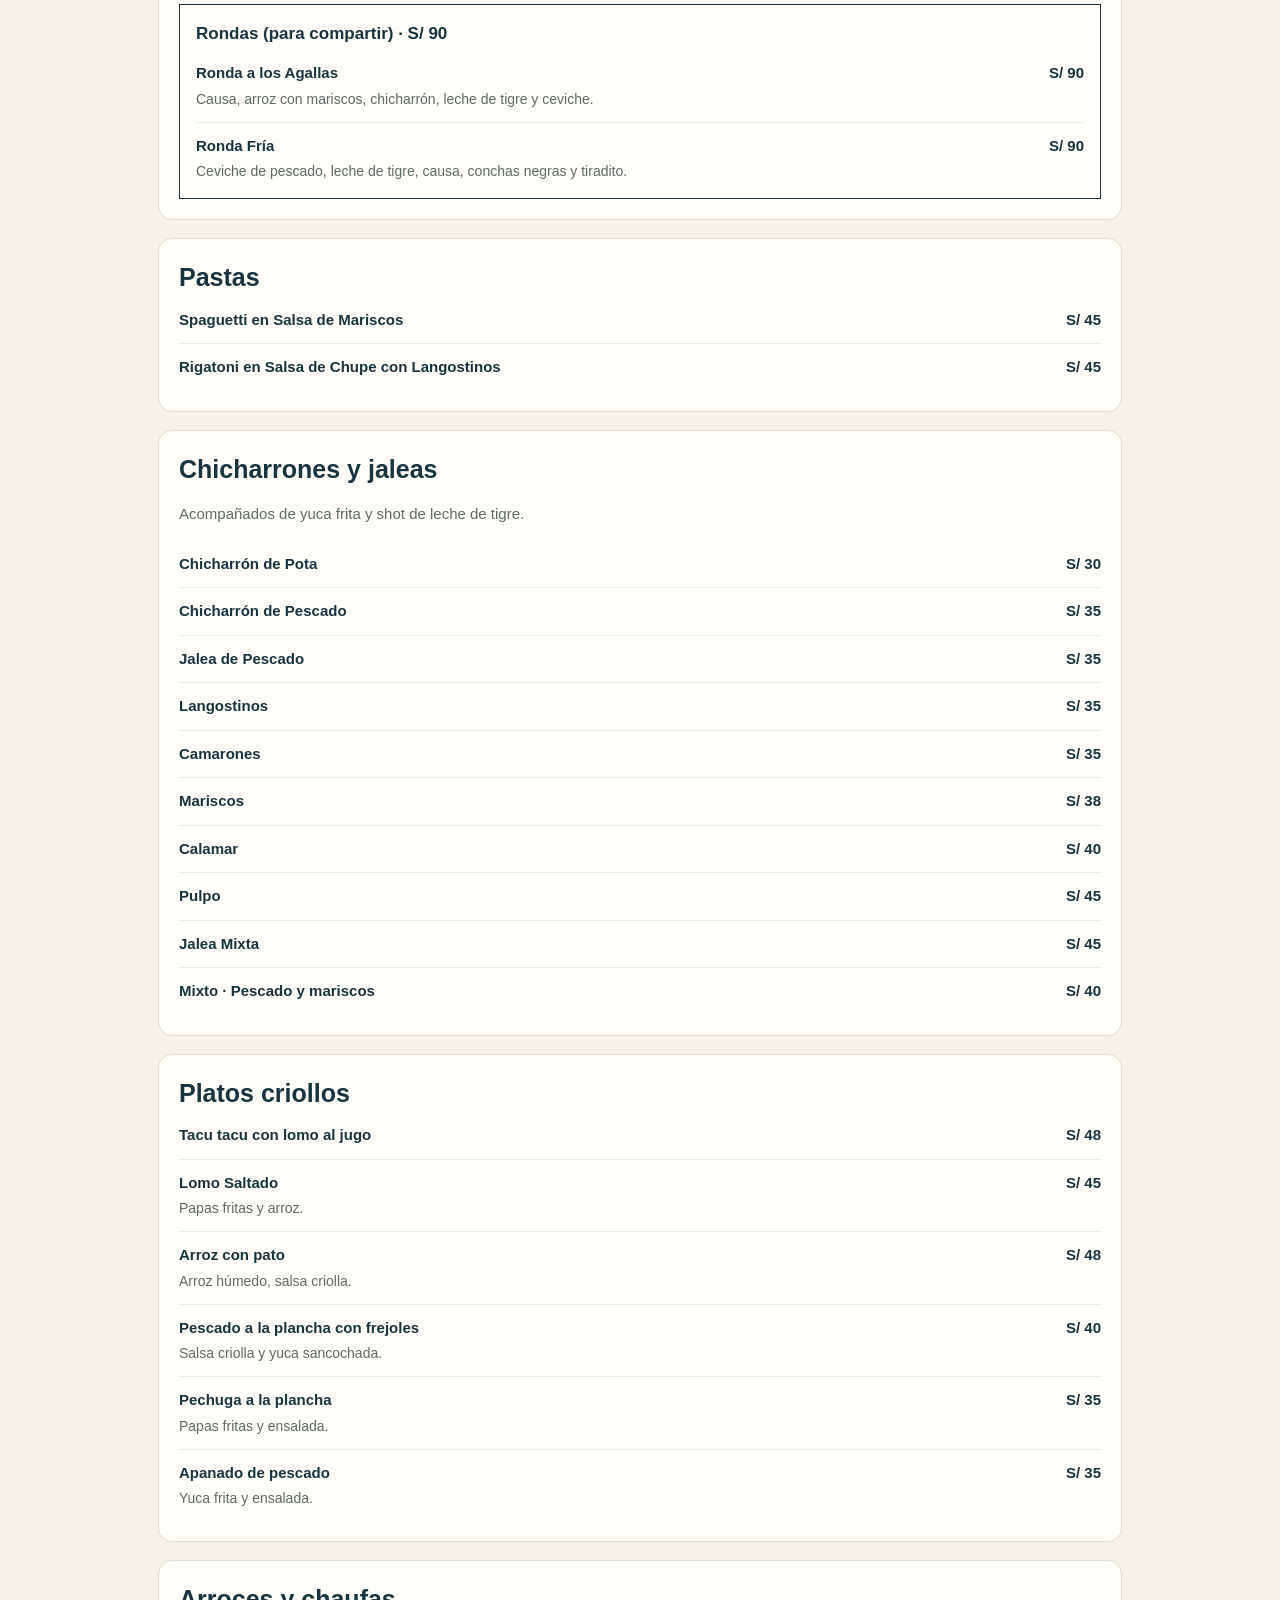
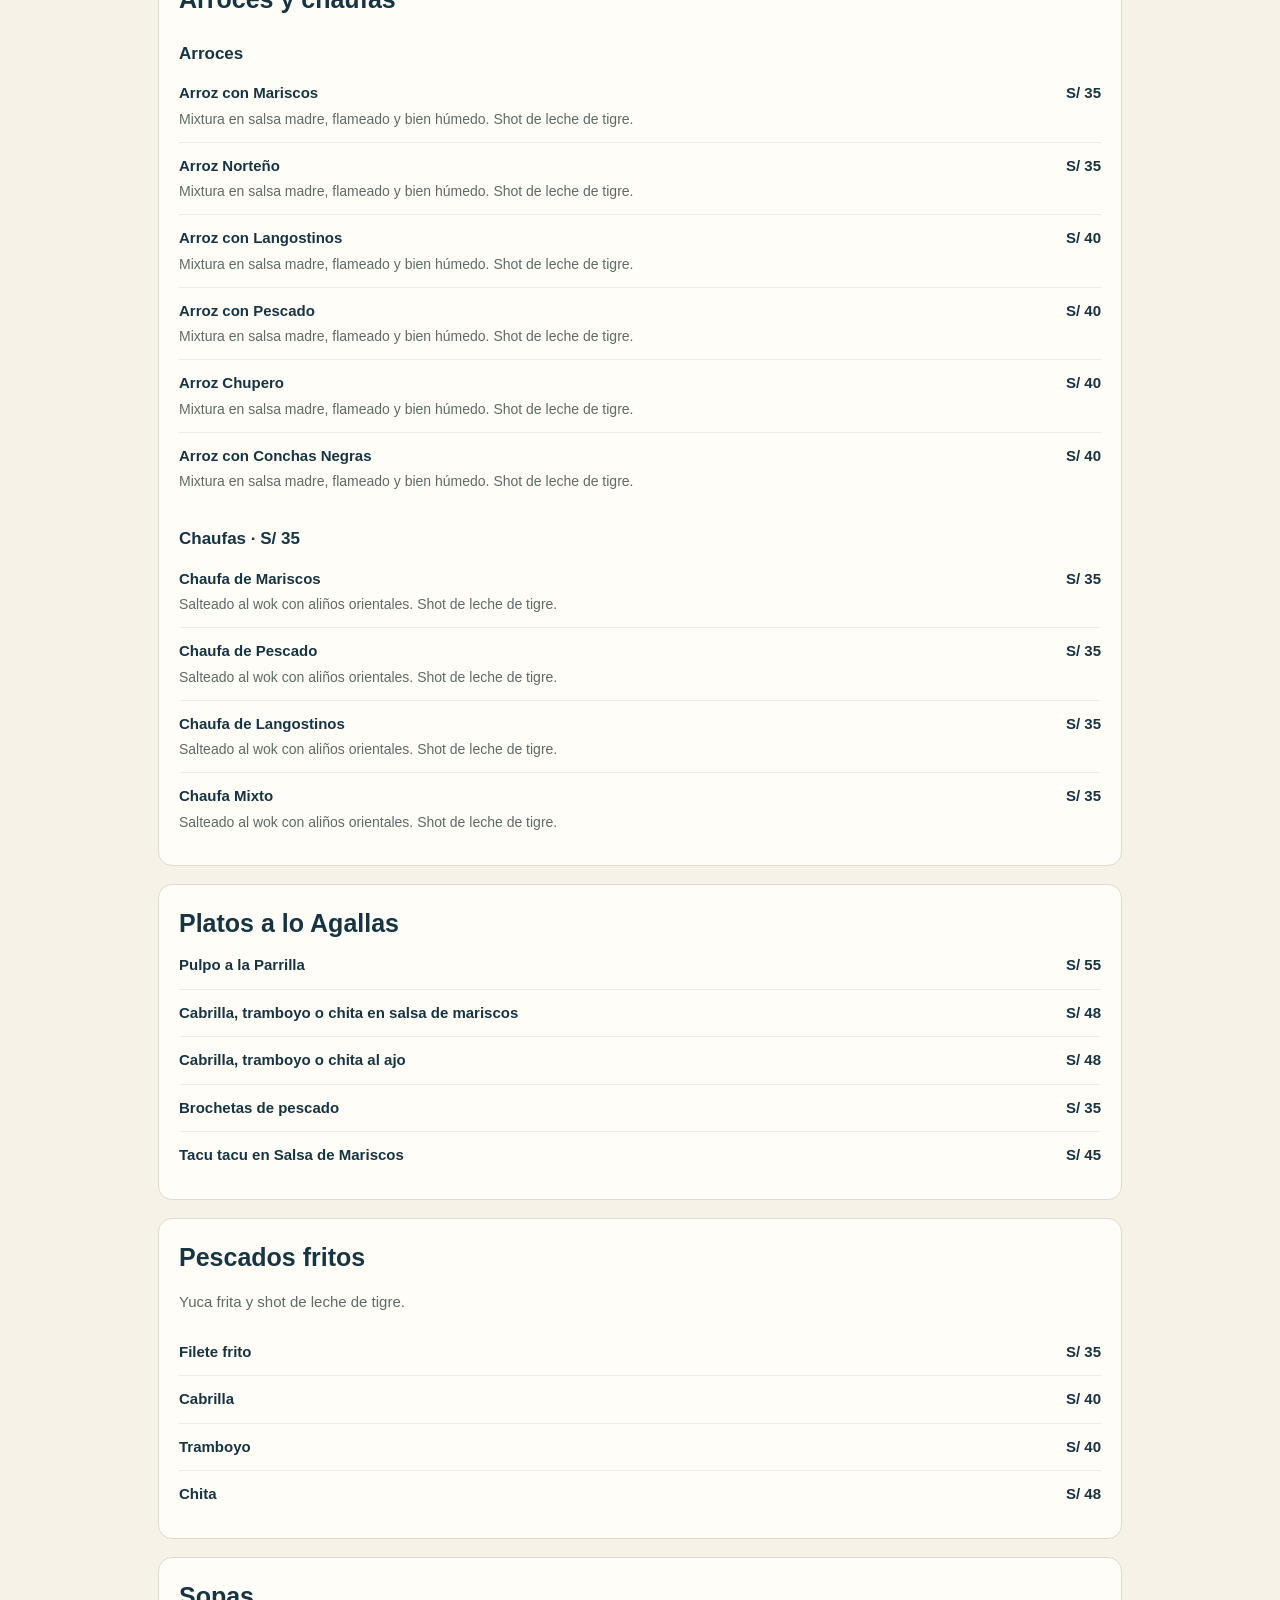
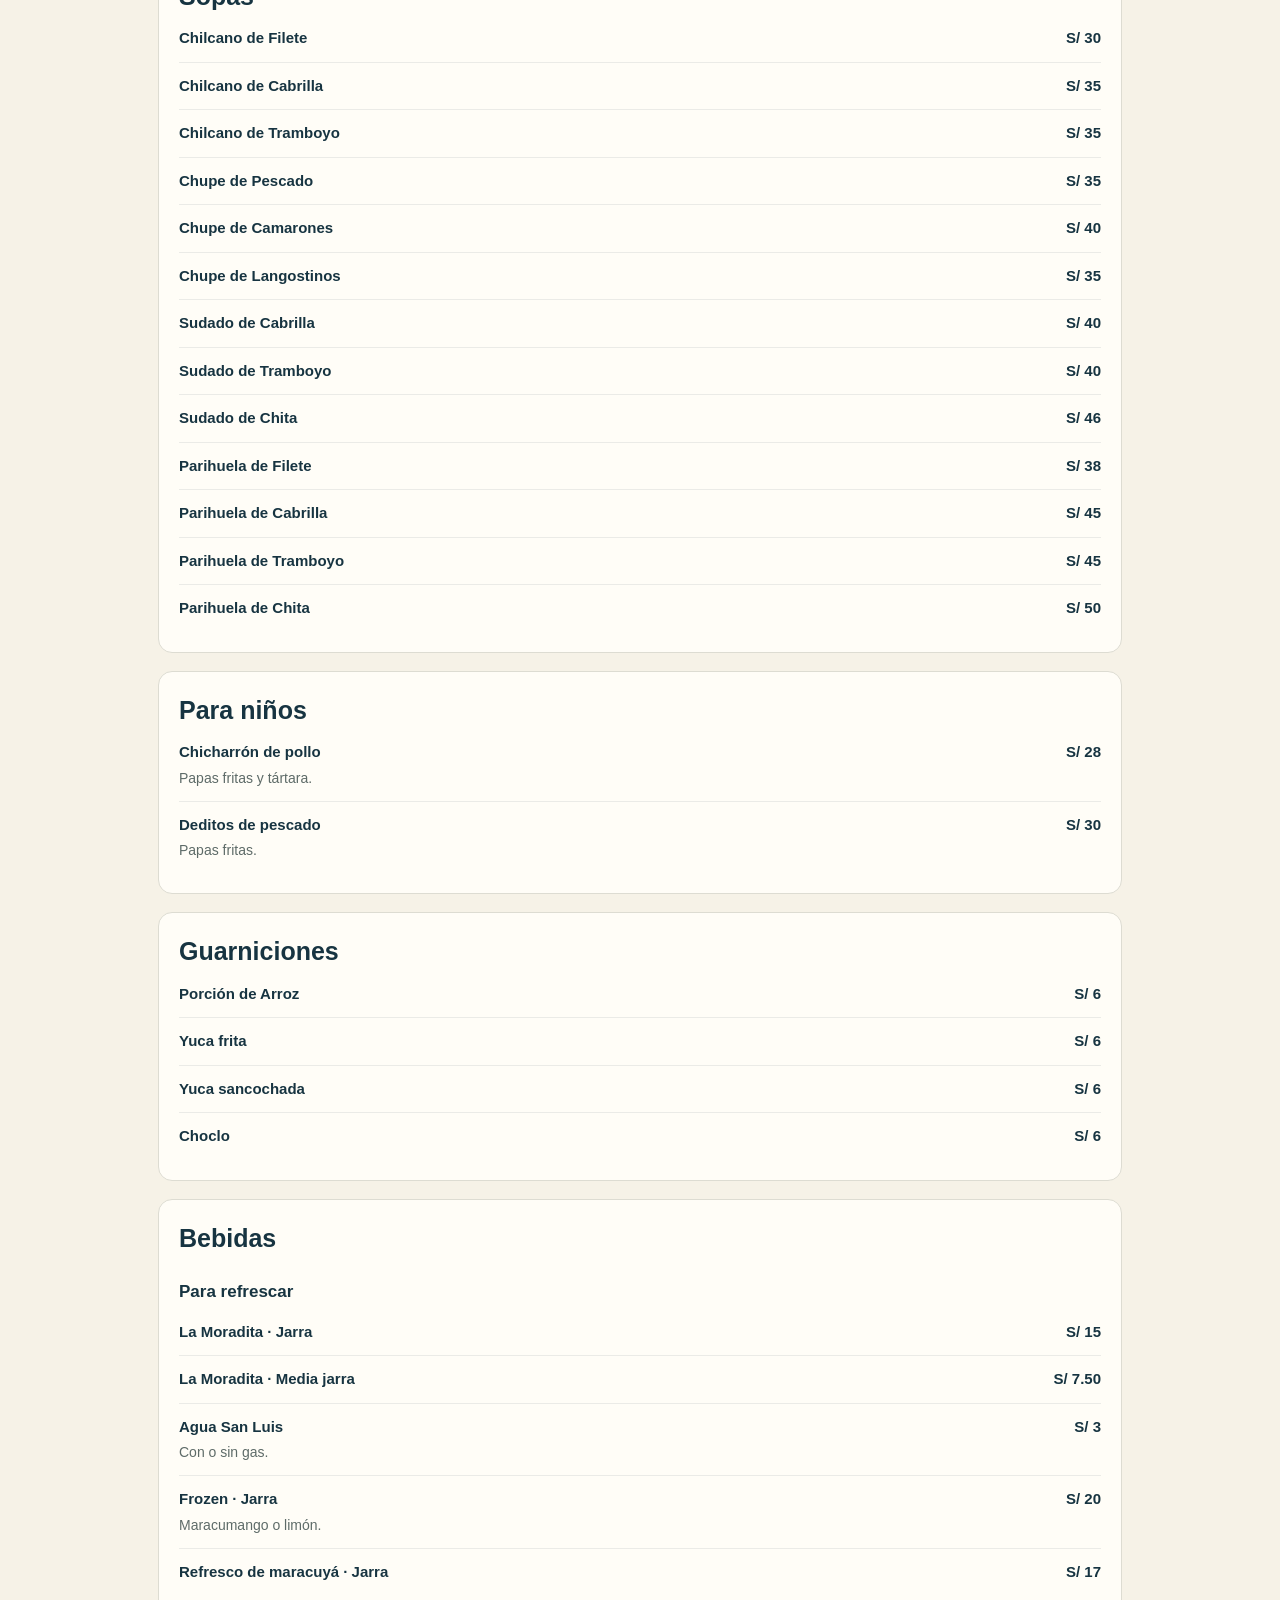
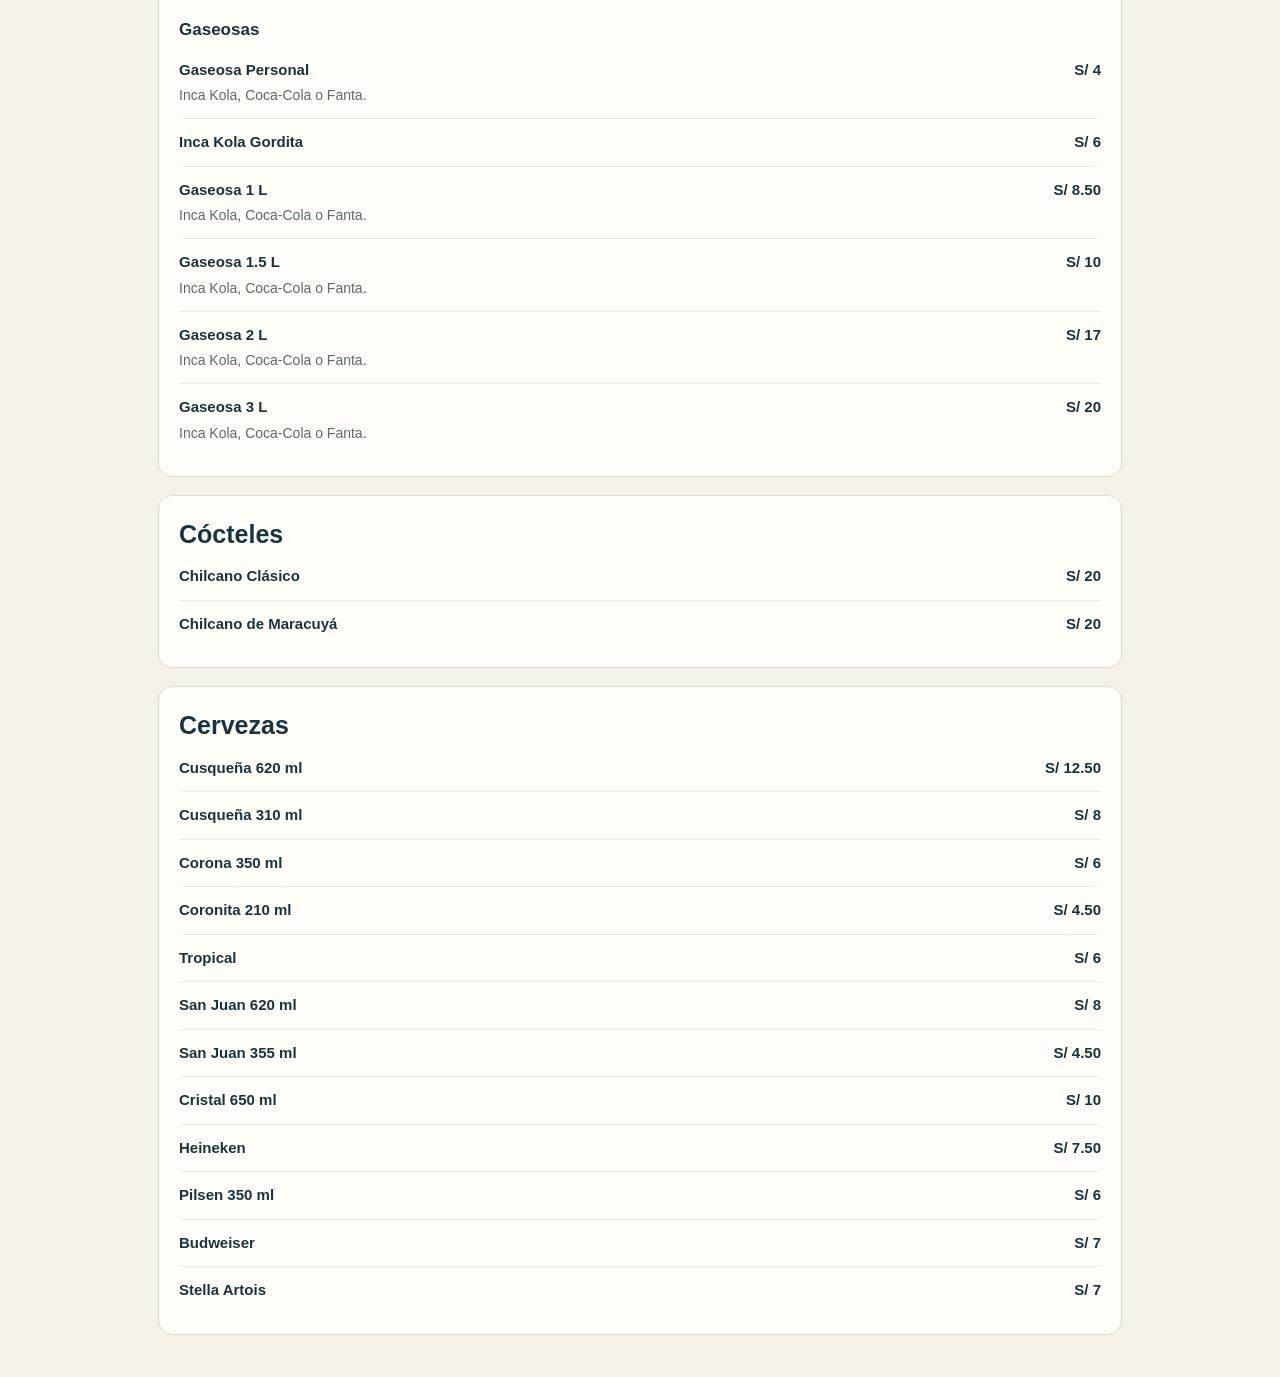
==== commit 87689378: "Agrupar carta como la foto y añadir recuadros finales de pescados y rondas" ====
--- a/carta-completa.html
+++ b/carta-completa.html
@@ -7,16 +7,16 @@
   <title>Agallas · Carta completa</title>
   <style>
     *{box-sizing:border-box}body{max-width:1000px;margin:auto;padding:24px 18px;background:#f6f2e7;color:#173441;font:15px/1.5 Arial,sans-serif}a{color:inherit;display:inline-block;padding:12px 0}h1{margin:12px 0 0}header p{margin:4px 0 24px;color:#5e6b68}section{background:#fffdf7;border:1px solid #dddcd2;border-radius:14px;padding:20px;margin-bottom:18px}h2{margin:0;font-size:25px}h3{margin:22px 0 4px;font-size:17px}section>p{color:#5e6b68}ul{list-style:none;margin:0;padding:0}li{display:flex;justify-content:space-between;gap:18px;padding:12px 0;border-bottom:1px solid #17344116;break-inside:avoid}li:last-child{border:0}li div{min-width:0;overflow-wrap:anywhere}li p{margin:4px 0 0;color:#5e6b68;font-size:14px}li>strong{white-space:nowrap}a:focus-visible{outline:3px solid #ad6145}@media print{body{background:white;padding:0;font-size:11px}a{display:none}section{border-radius:0;background:white}h2,h3{break-after:avoid}li p{font-size:10px}}
-  </style>
+  .group-card{border:1px solid #173441;padding:4px 16px;margin-top:22px;break-inside:avoid}.group-card h3{margin-top:12px}.group-card>p{font-size:13px;color:#5e6b68}</style>
 </head>
 <body>
   <header><a href="index.html">← Volver a la carta digital</a><h1>AGALLAS · Carta completa</h1><p>Barra cevichera · Precios en soles (S/)</p></header>
   <main id="complete-menu"></main>
-  <script src="menu-data.js?v=20261028-carta-completa"></script>
+  <script src="menu-data.js?v=20261028-recuadros"></script>
   <script>
     const escapeText = s => String(s).replace(/[&<>"']/g, c => ({'&':'&amp;','<':'&lt;','>':'&gt;','"':'&quot;',"'":'&#39;'}[c]));
     const price = n => Number.isInteger(n) ? n : n.toFixed(2);
-    document.querySelector('#complete-menu').innerHTML = MENU.map(c => '<section><h2>'+escapeText(c.name)+'</h2>'+(c.intro?'<p>'+escapeText(c.intro)+'</p>':'')+c.groups.map(g=>(c.groups.length>1?'<h3>'+escapeText(g.name)+'</h3>':'')+'<ul>'+g.items.map(i=>'<li><div><strong>'+escapeText(i.nombre)+'</strong>'+(i.descripcion?'<p>'+escapeText(i.descripcion)+'</p>':'')+'</div><strong>S/ '+price(i.precio)+'</strong></li>').join('')+'</ul>').join('')+'</section>').join('');
+    document.querySelector('#complete-menu').innerHTML = MENU.map(c => '<section><h2>'+escapeText(c.name)+'</h2>'+(c.intro?'<p>'+escapeText(c.intro)+'</p>':'')+c.groups.map(g=>(g.recuadro?'<div class="group-card">':'')+(c.groups.length>1?'<h3>'+escapeText(g.name)+(g.label?' · '+escapeText(g.label):'')+'</h3>':'')+(g.descripcion?'<p>'+escapeText(g.descripcion)+'</p>':'')+'<ul>'+g.items.map(i=>'<li><div><strong>'+escapeText(i.nombre)+'</strong>'+(i.descripcion?'<p>'+escapeText(i.descripcion)+'</p>':'')+'</div><strong>S/ '+price(i.precio)+'</strong></li>').join('')+'</ul>'+(g.recuadro?'</div>':'')).join('')+'</section>').join('');
   </script>
 </body>
 </html>
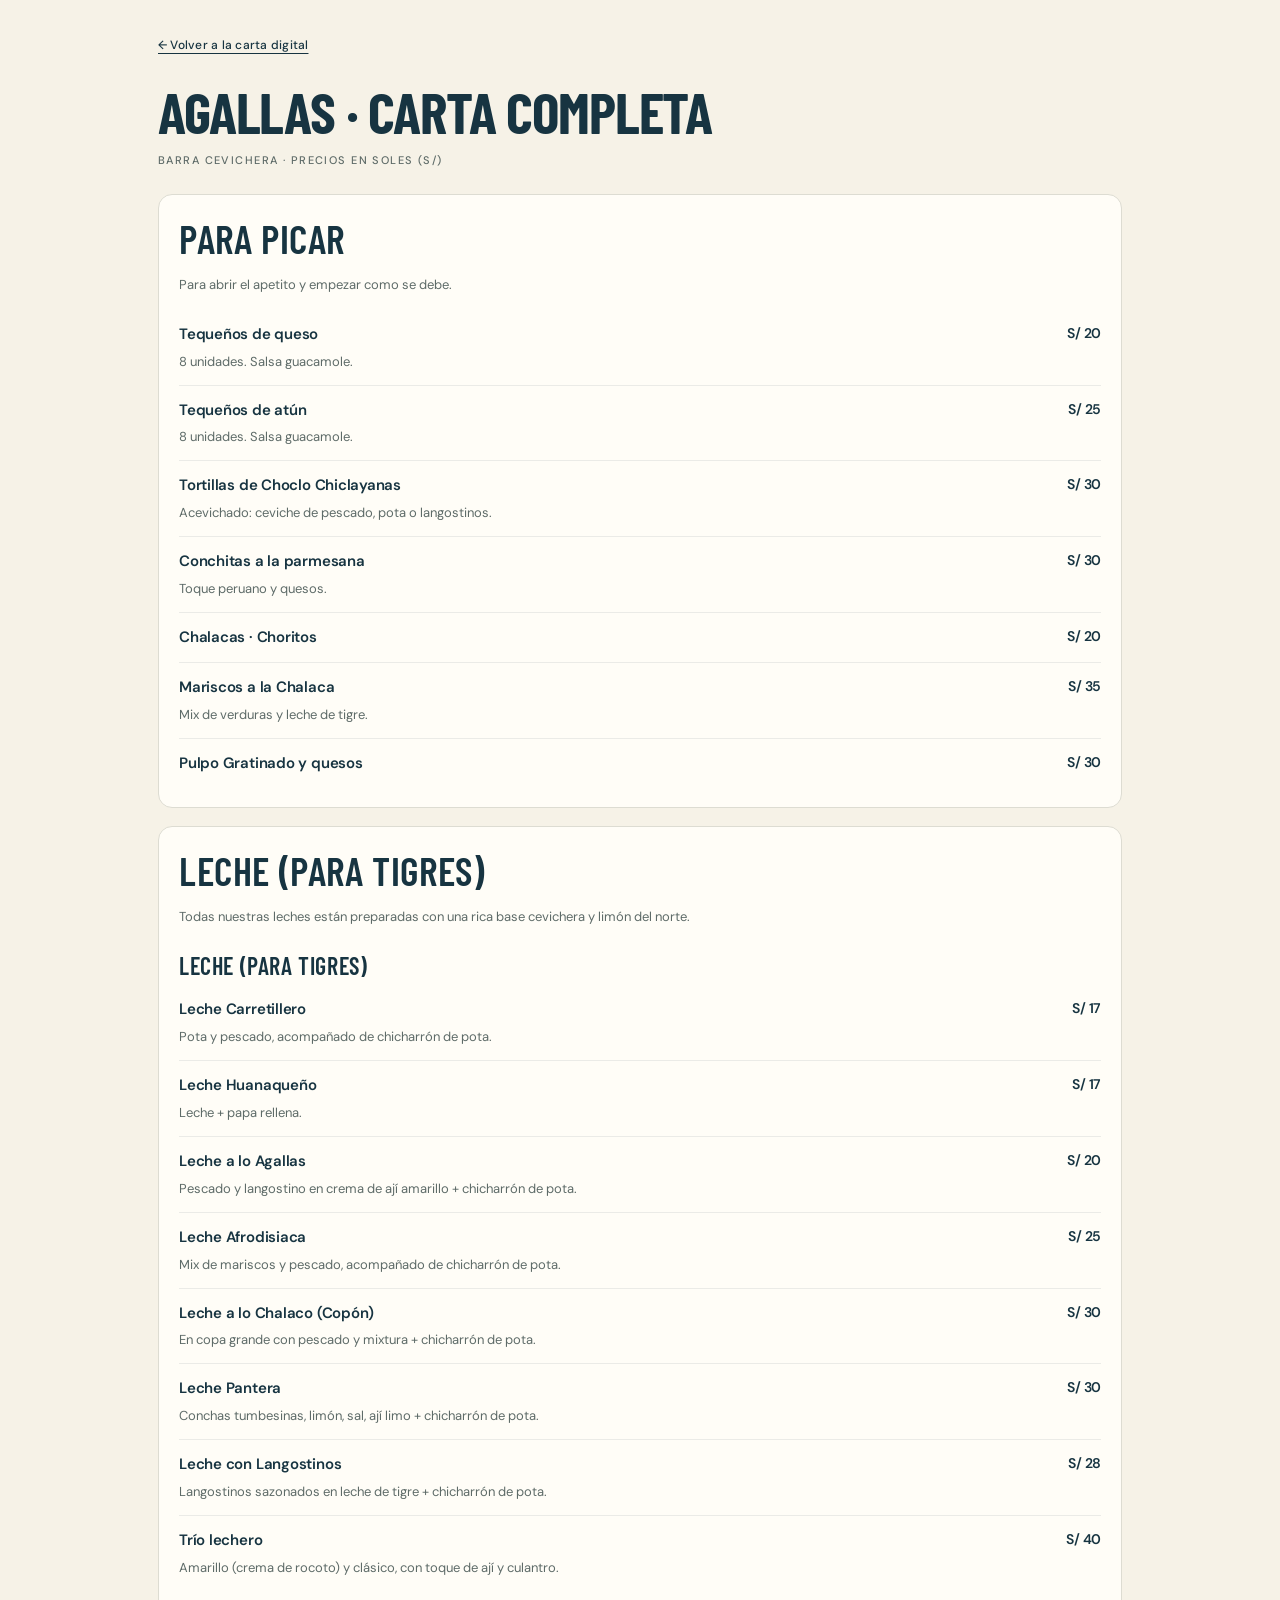
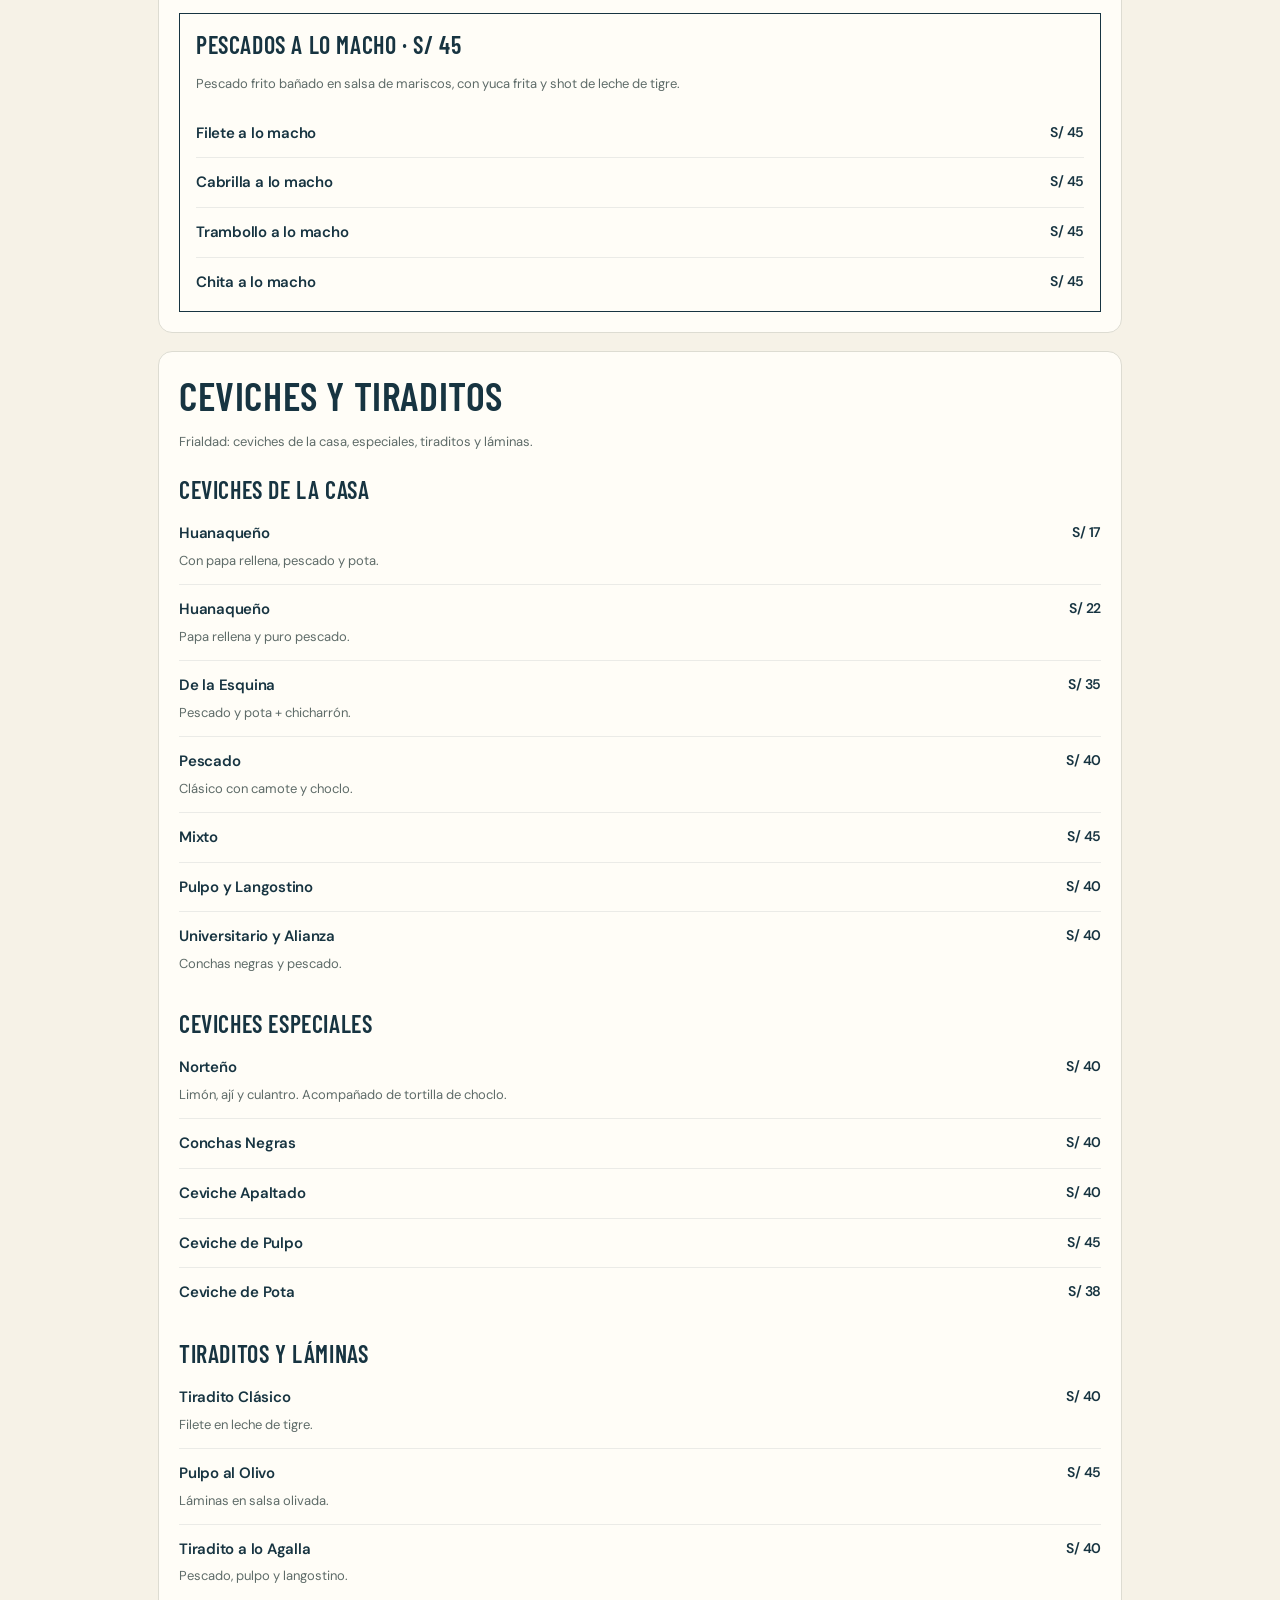
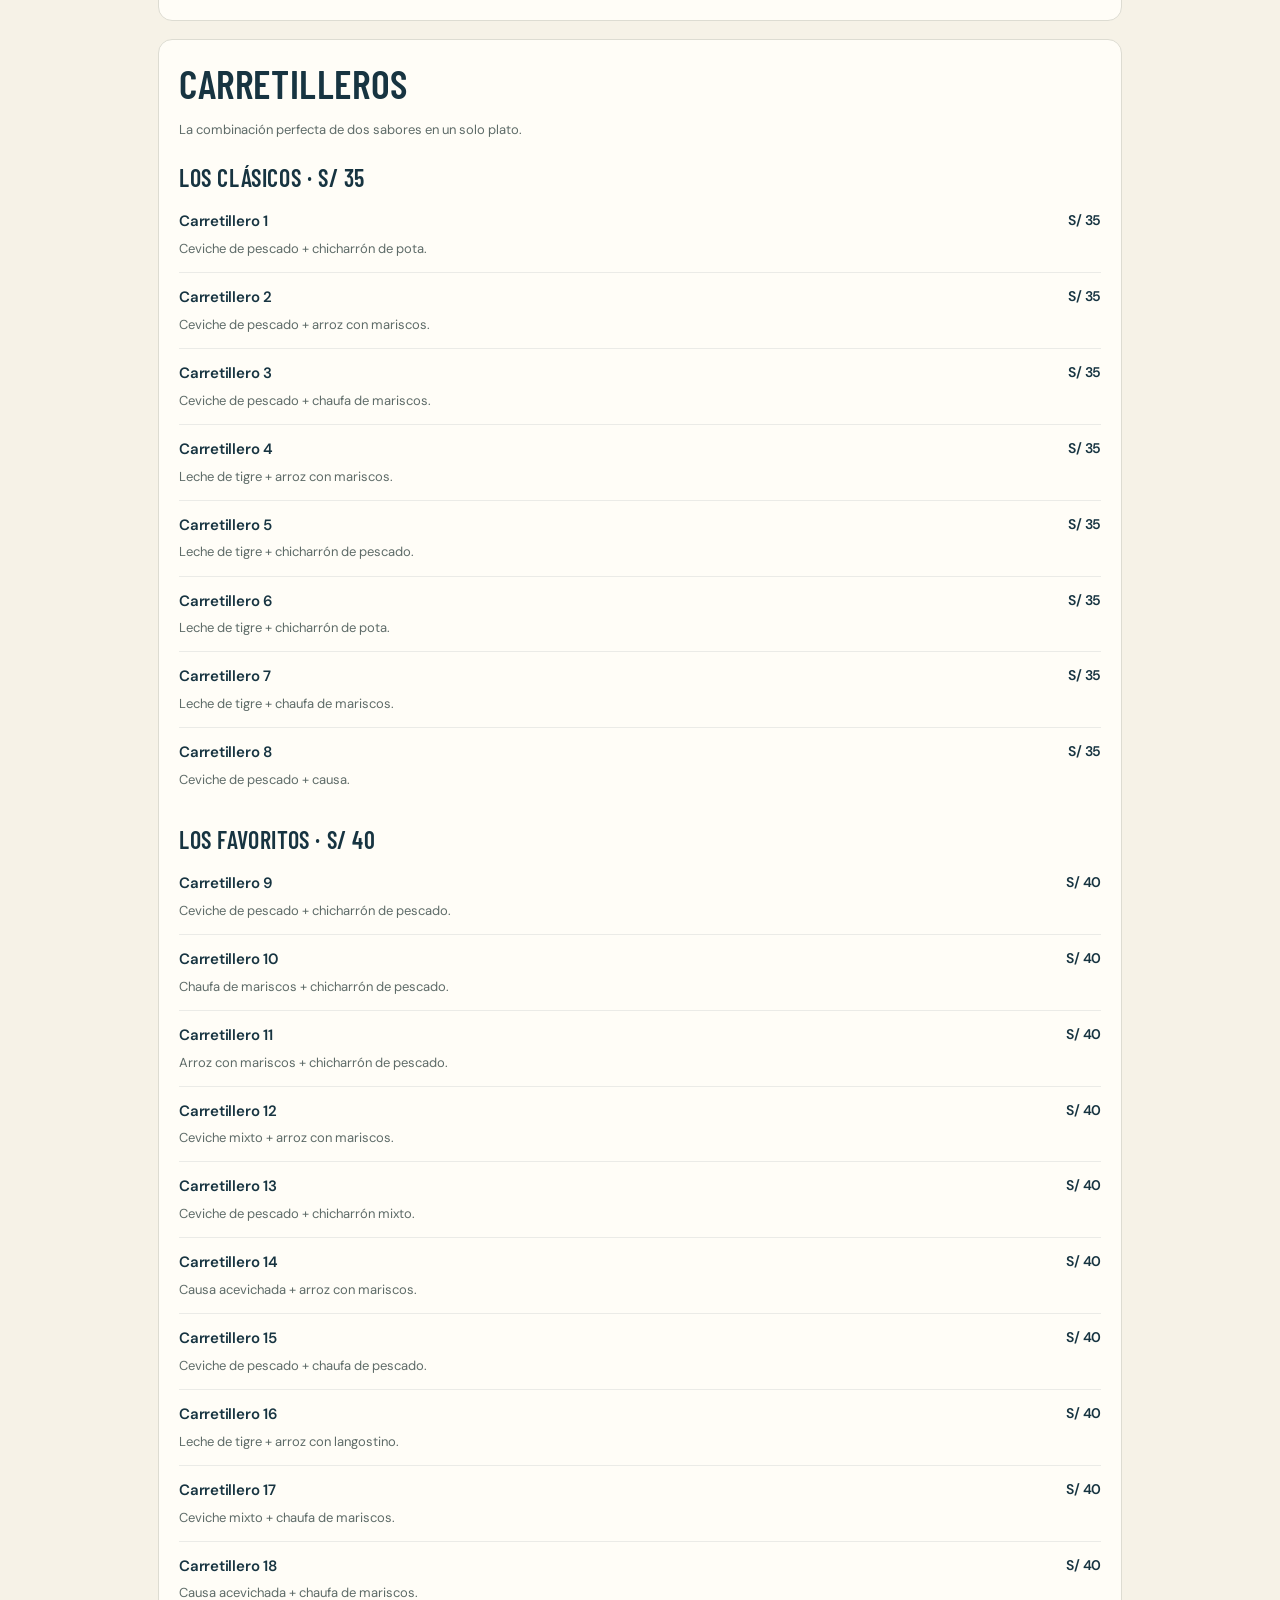
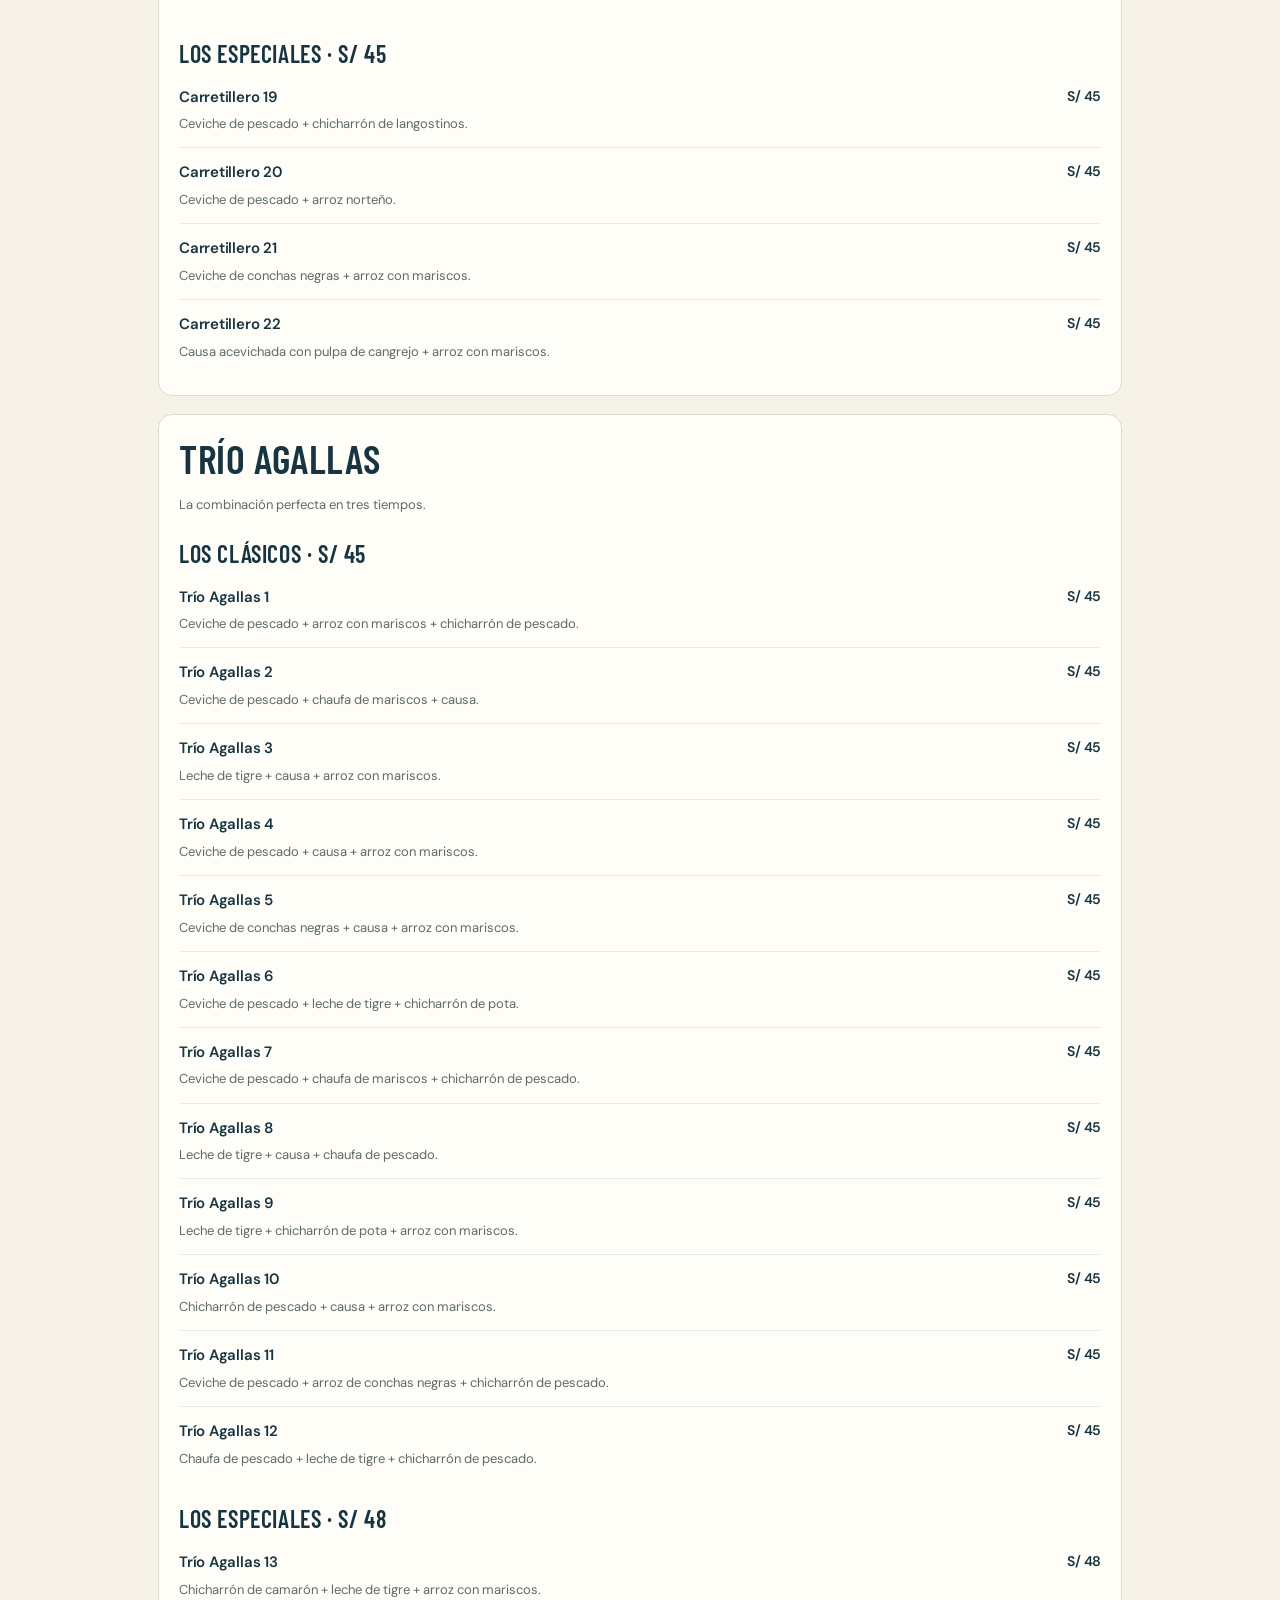
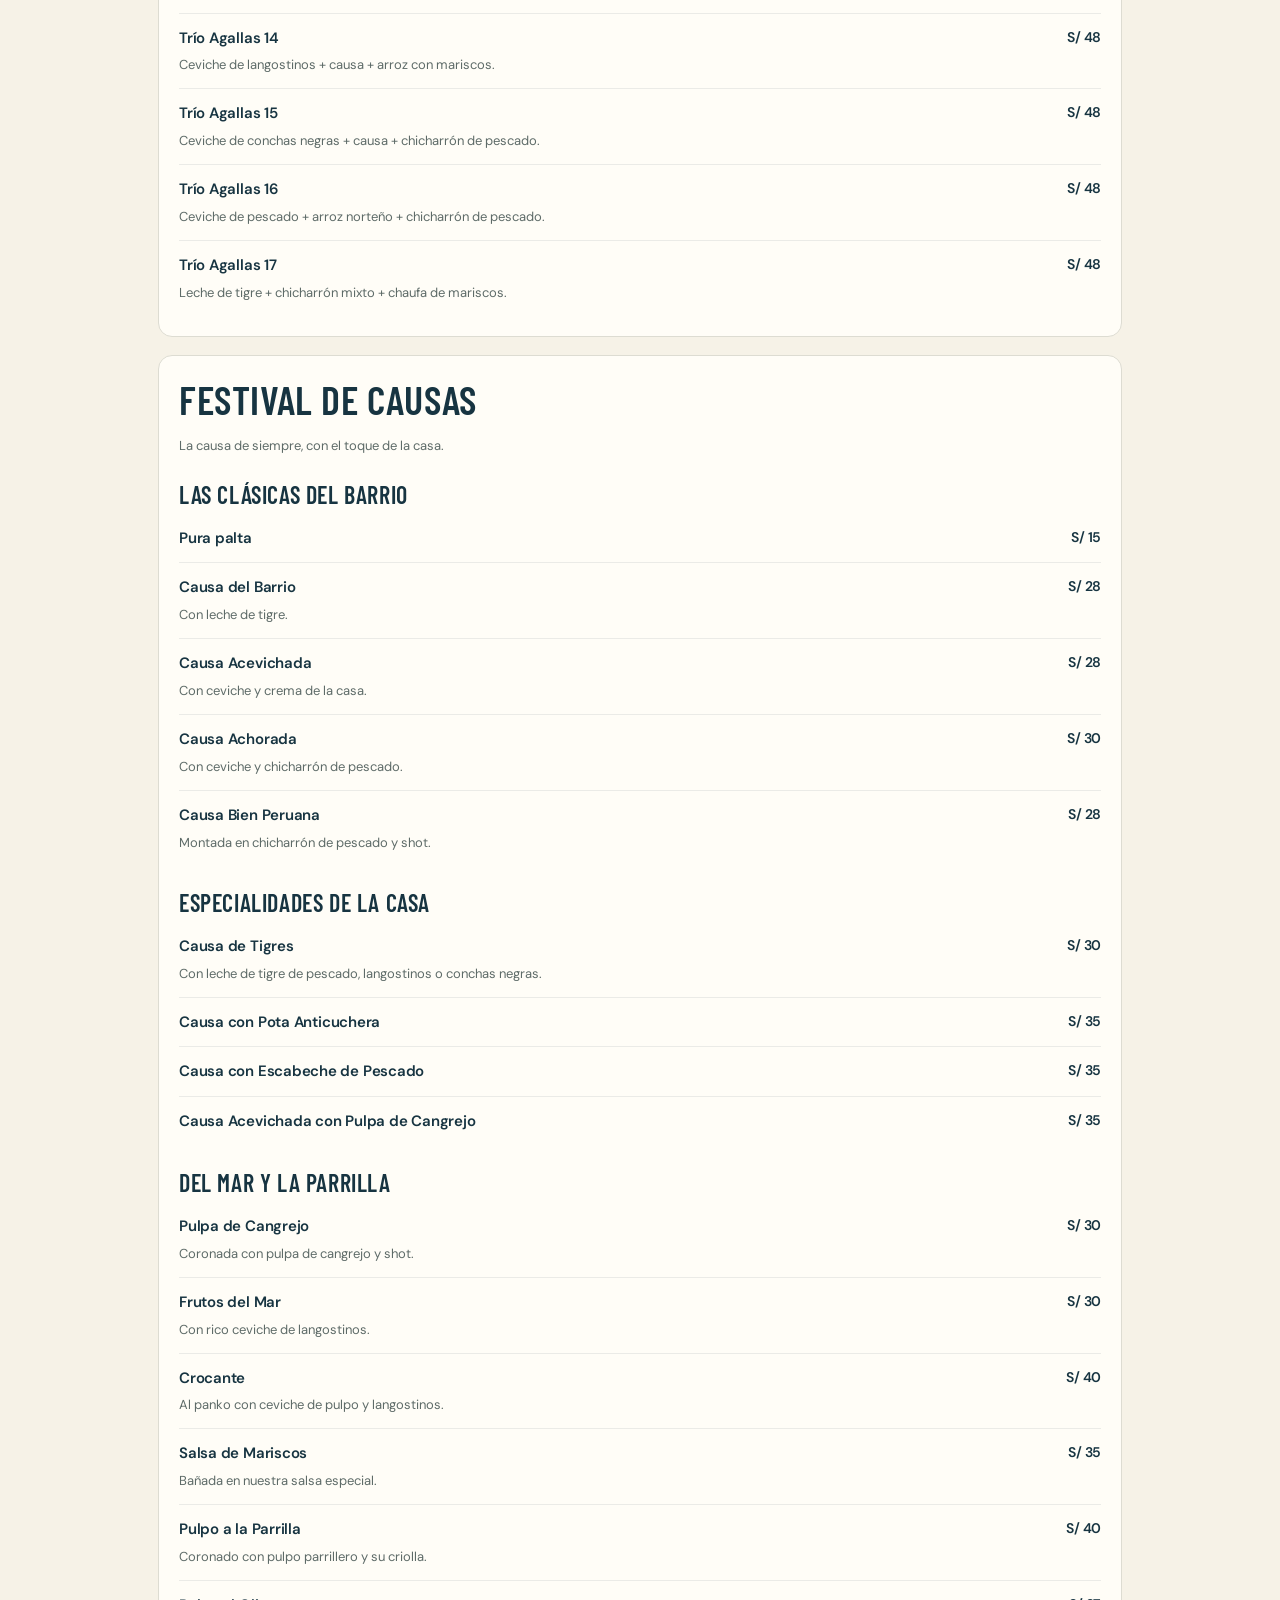
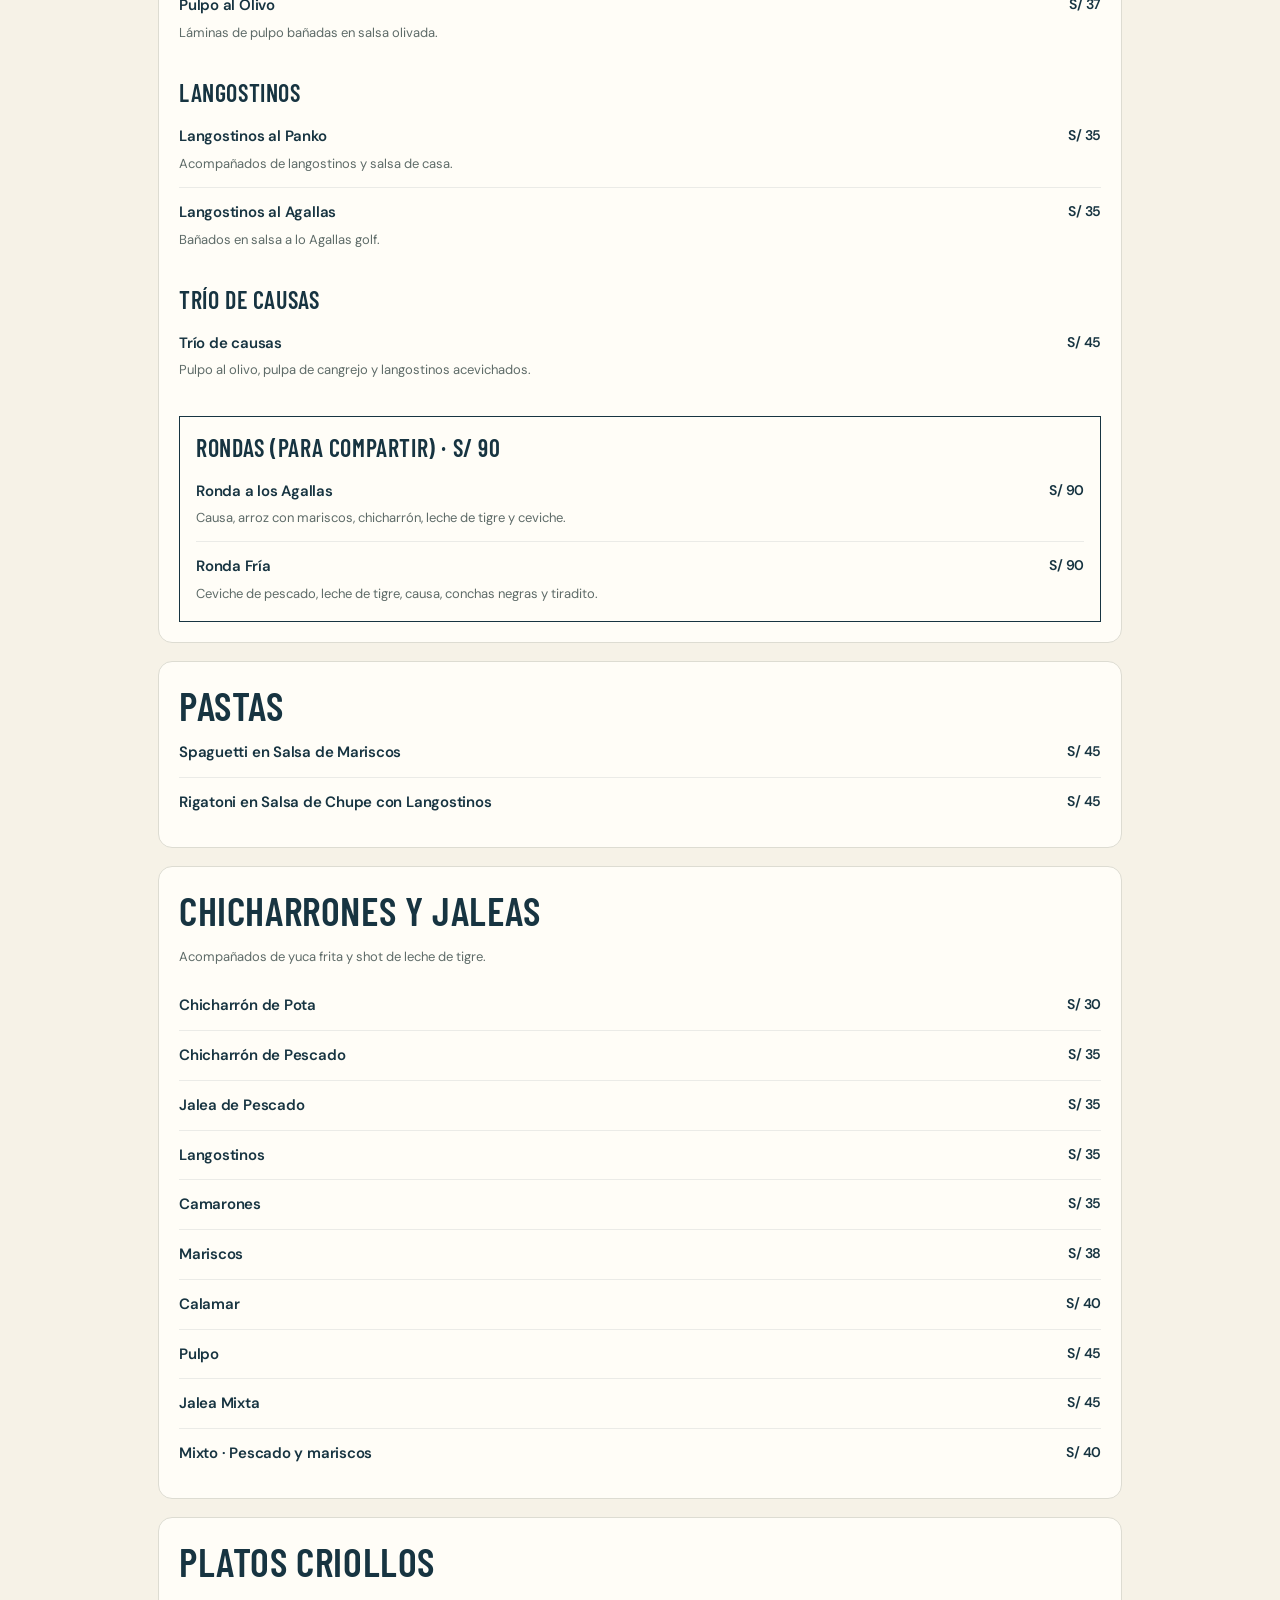
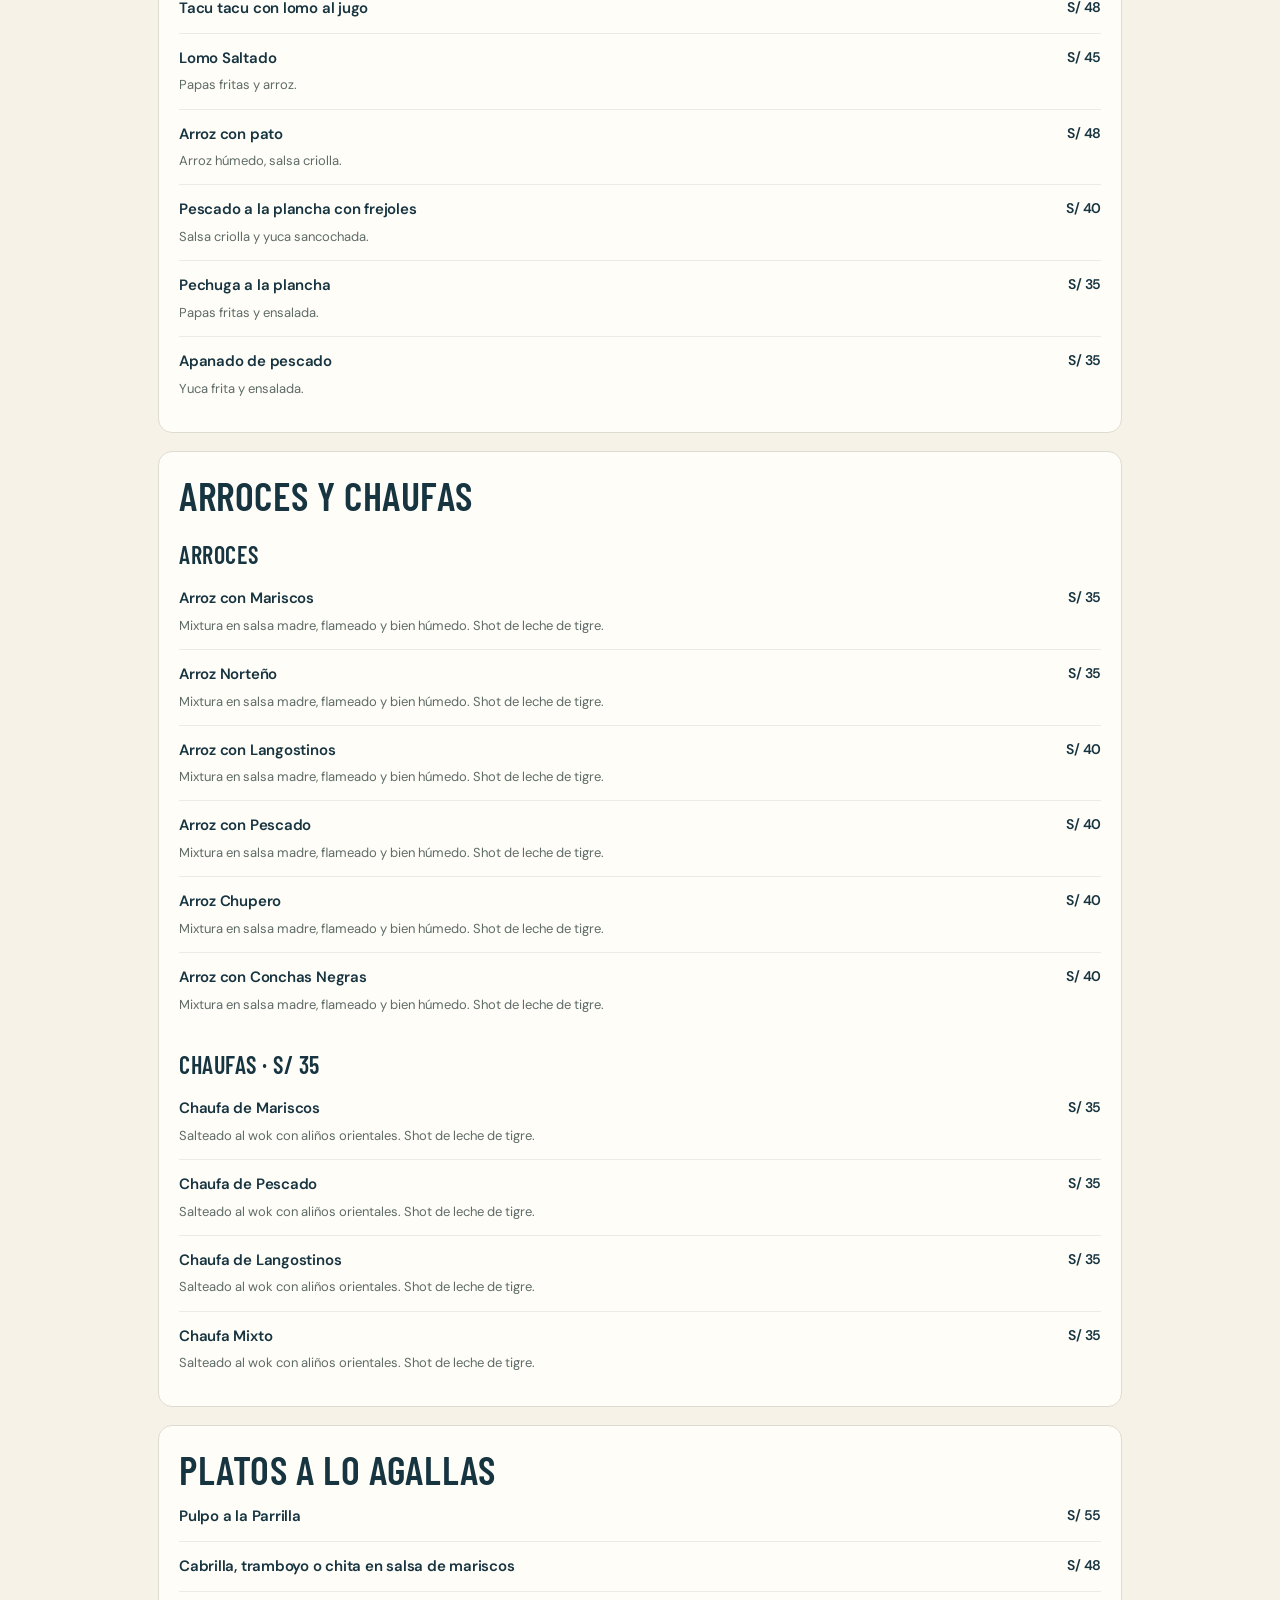
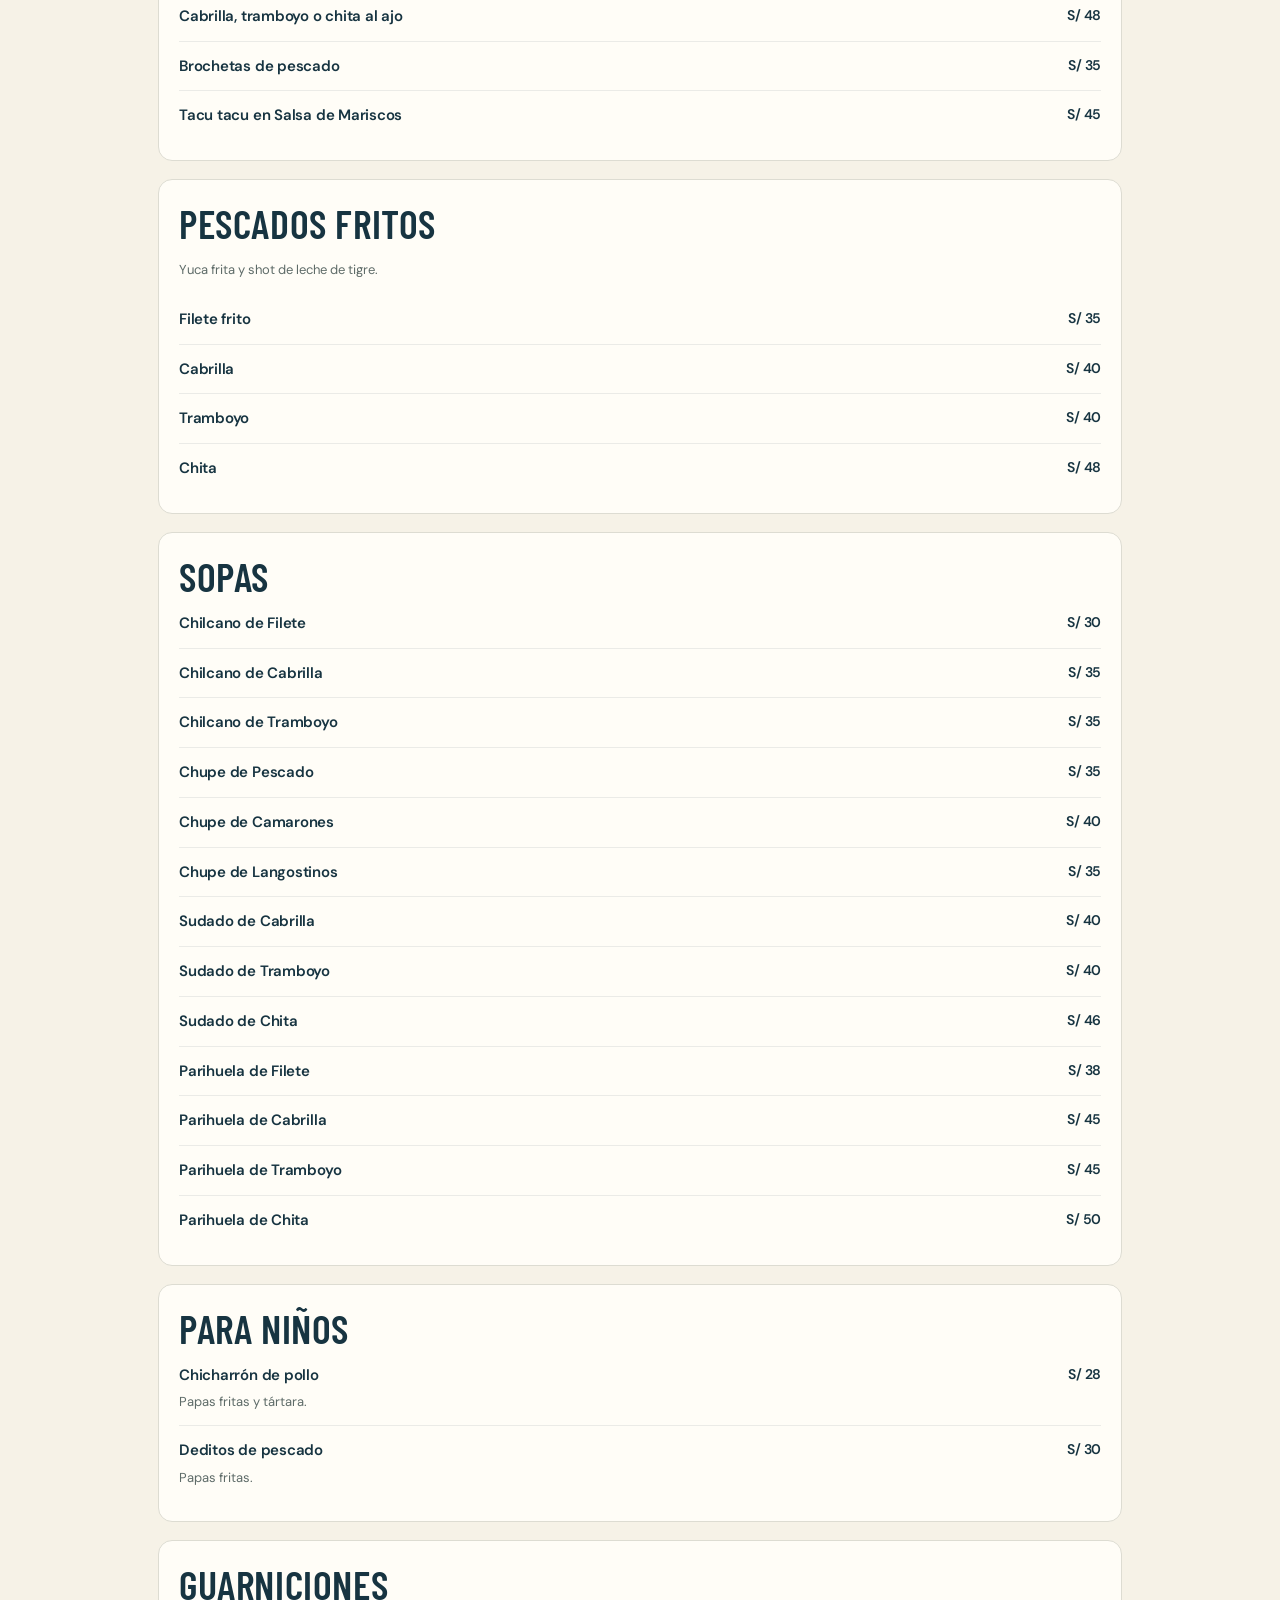
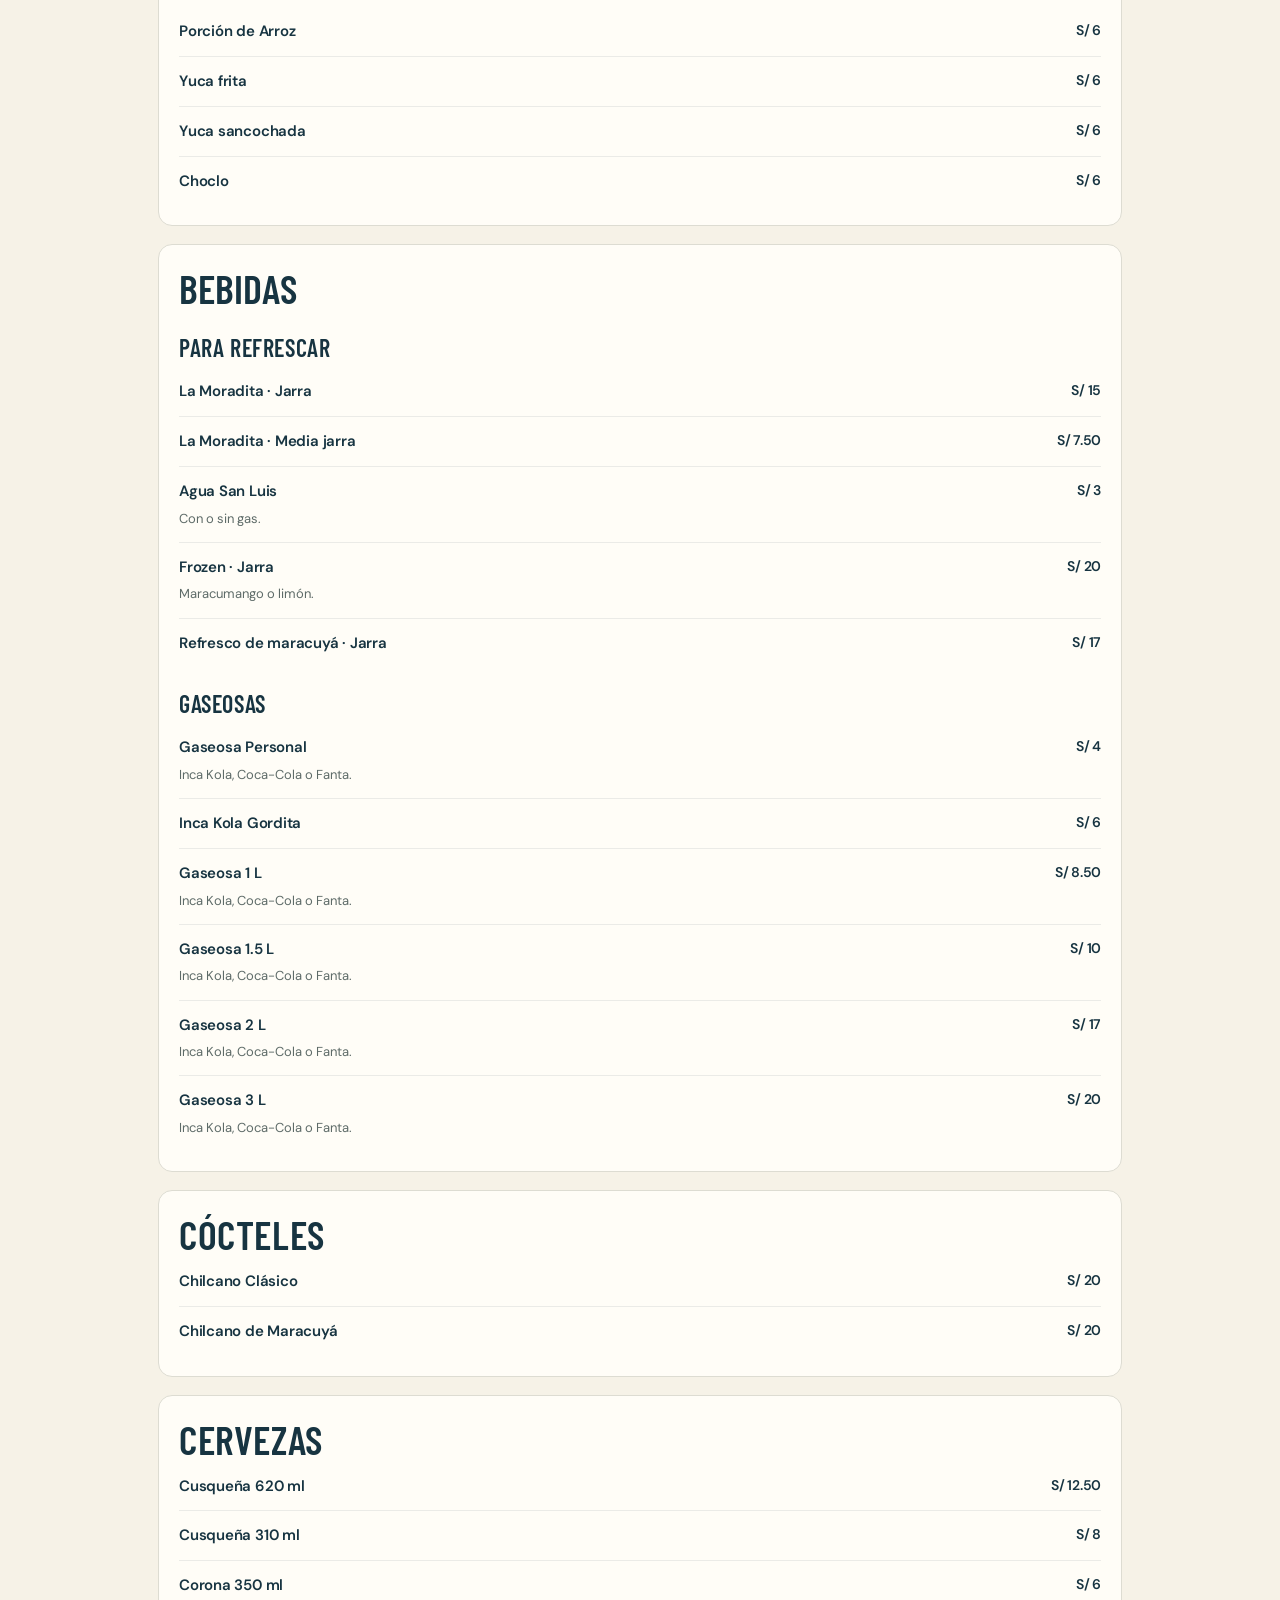
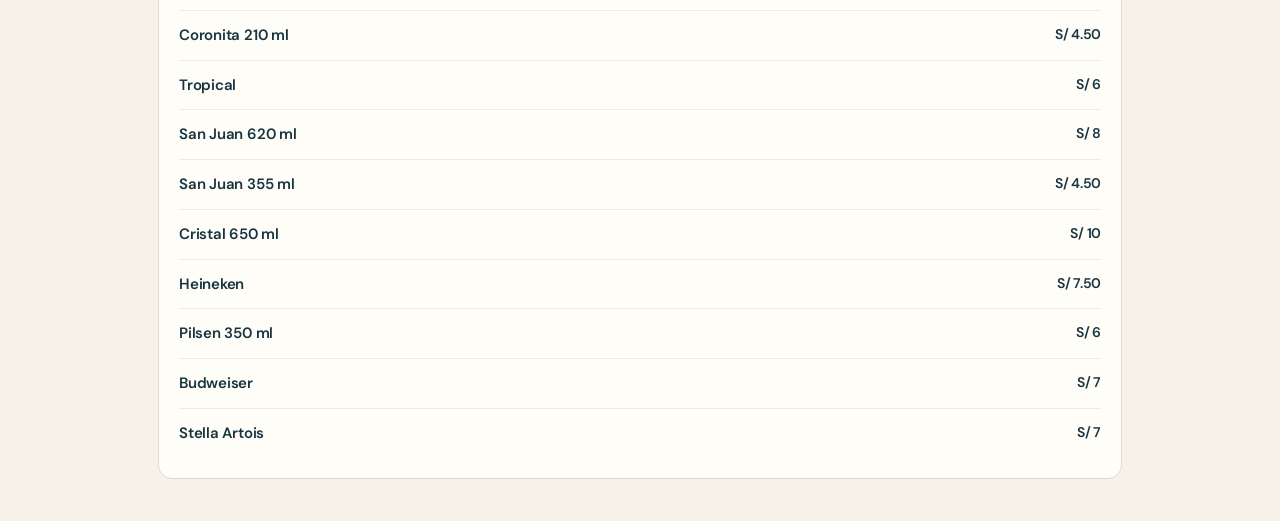
==== commit ee47f793: "Refinar tipografía de la carta completa para una lectura elegante" ====
--- a/carta-completa.html
+++ b/carta-completa.html
@@ -5,9 +5,28 @@
   <meta name="viewport" content="width=device-width,initial-scale=1">
   <meta name="theme-color" content="#173441">
   <title>Agallas · Carta completa</title>
+  <link rel="preconnect" href="https://fonts.googleapis.com">
+  <link rel="preconnect" href="https://fonts.gstatic.com" crossorigin>
+  <link href="https://fonts.googleapis.com/css2?family=Barlow+Condensed:wght@500;600;700;800&family=DM+Sans:wght@400;500;600;700&display=swap" rel="stylesheet">
   <style>
     *{box-sizing:border-box}body{max-width:1000px;margin:auto;padding:24px 18px;background:#f6f2e7;color:#173441;font:15px/1.5 Arial,sans-serif}a{color:inherit;display:inline-block;padding:12px 0}h1{margin:12px 0 0}header p{margin:4px 0 24px;color:#5e6b68}section{background:#fffdf7;border:1px solid #dddcd2;border-radius:14px;padding:20px;margin-bottom:18px}h2{margin:0;font-size:25px}h3{margin:22px 0 4px;font-size:17px}section>p{color:#5e6b68}ul{list-style:none;margin:0;padding:0}li{display:flex;justify-content:space-between;gap:18px;padding:12px 0;border-bottom:1px solid #17344116;break-inside:avoid}li:last-child{border:0}li div{min-width:0;overflow-wrap:anywhere}li p{margin:4px 0 0;color:#5e6b68;font-size:14px}li>strong{white-space:nowrap}a:focus-visible{outline:3px solid #ad6145}@media print{body{background:white;padding:0;font-size:11px}a{display:none}section{border-radius:0;background:white}h2,h3{break-after:avoid}li p{font-size:10px}}
-  .group-card{border:1px solid #173441;padding:4px 16px;margin-top:22px;break-inside:avoid}.group-card h3{margin-top:12px}.group-card>p{font-size:13px;color:#5e6b68}</style>
+  .group-card{border:1px solid #173441;padding:4px 16px;margin-top:22px;break-inside:avoid}.group-card h3{margin-top:12px}.group-card>p{font-size:13px;color:#5e6b68}
+  /* Typography follows the identity of the digital menu. */
+  html{-webkit-text-size-adjust:100%;text-size-adjust:100%}
+  body{font-family:'DM Sans',Arial,sans-serif;font-size:15px;line-height:1.65;font-weight:400}
+  header>a{font-size:12px;font-weight:500;letter-spacing:.02em;text-underline-offset:4px}
+  h1,h2,h3{font-family:'Barlow Condensed',Impact,'Arial Narrow',sans-serif}
+  h1{font-size:clamp(38px,6vw,58px);font-weight:700;line-height:1.08;letter-spacing:-.02em;text-transform:uppercase;text-wrap:balance}
+  header>p{font-size:11px;line-height:1.6;font-weight:500;letter-spacing:.13em;text-transform:uppercase;margin-top:10px}
+  h2{font-size:clamp(30px,4.5vw,40px);font-weight:600;line-height:1.15;letter-spacing:.015em;text-transform:uppercase;text-wrap:balance}
+  h3{font-size:24px;font-weight:600;line-height:1.25;letter-spacing:.025em;text-transform:uppercase}
+  section>p,.group-card>p{font-size:13px;line-height:1.75;font-weight:400}
+  li div>strong{font-size:15px;font-weight:600;line-height:1.5;letter-spacing:-.015em}
+  li p{font-size:13px;font-weight:400;line-height:1.7;letter-spacing:0}
+  li>strong{font-size:14px;font-weight:600;line-height:1.65;letter-spacing:-.02em;font-variant-numeric:tabular-nums lining-nums}
+  @media(max-width:480px){h1{font-size:40px}h2{font-size:32px}h3{font-size:23px}header>p{font-size:10px;letter-spacing:.09em}li div>strong{font-size:15px}li p{font-size:13px}}
+  @media print{body{font-size:11px}h1{font-size:32px}h2{font-size:26px}h3{font-size:18px}li div>strong,li>strong{font-size:11px}li p,section>p,.group-card>p{font-size:10px}header>p{font-size:9px}}
+  </style>
 </head>
 <body>
   <header><a href="index.html">← Volver a la carta digital</a><h1>AGALLAS · Carta completa</h1><p>Barra cevichera · Precios en soles (S/)</p></header>
